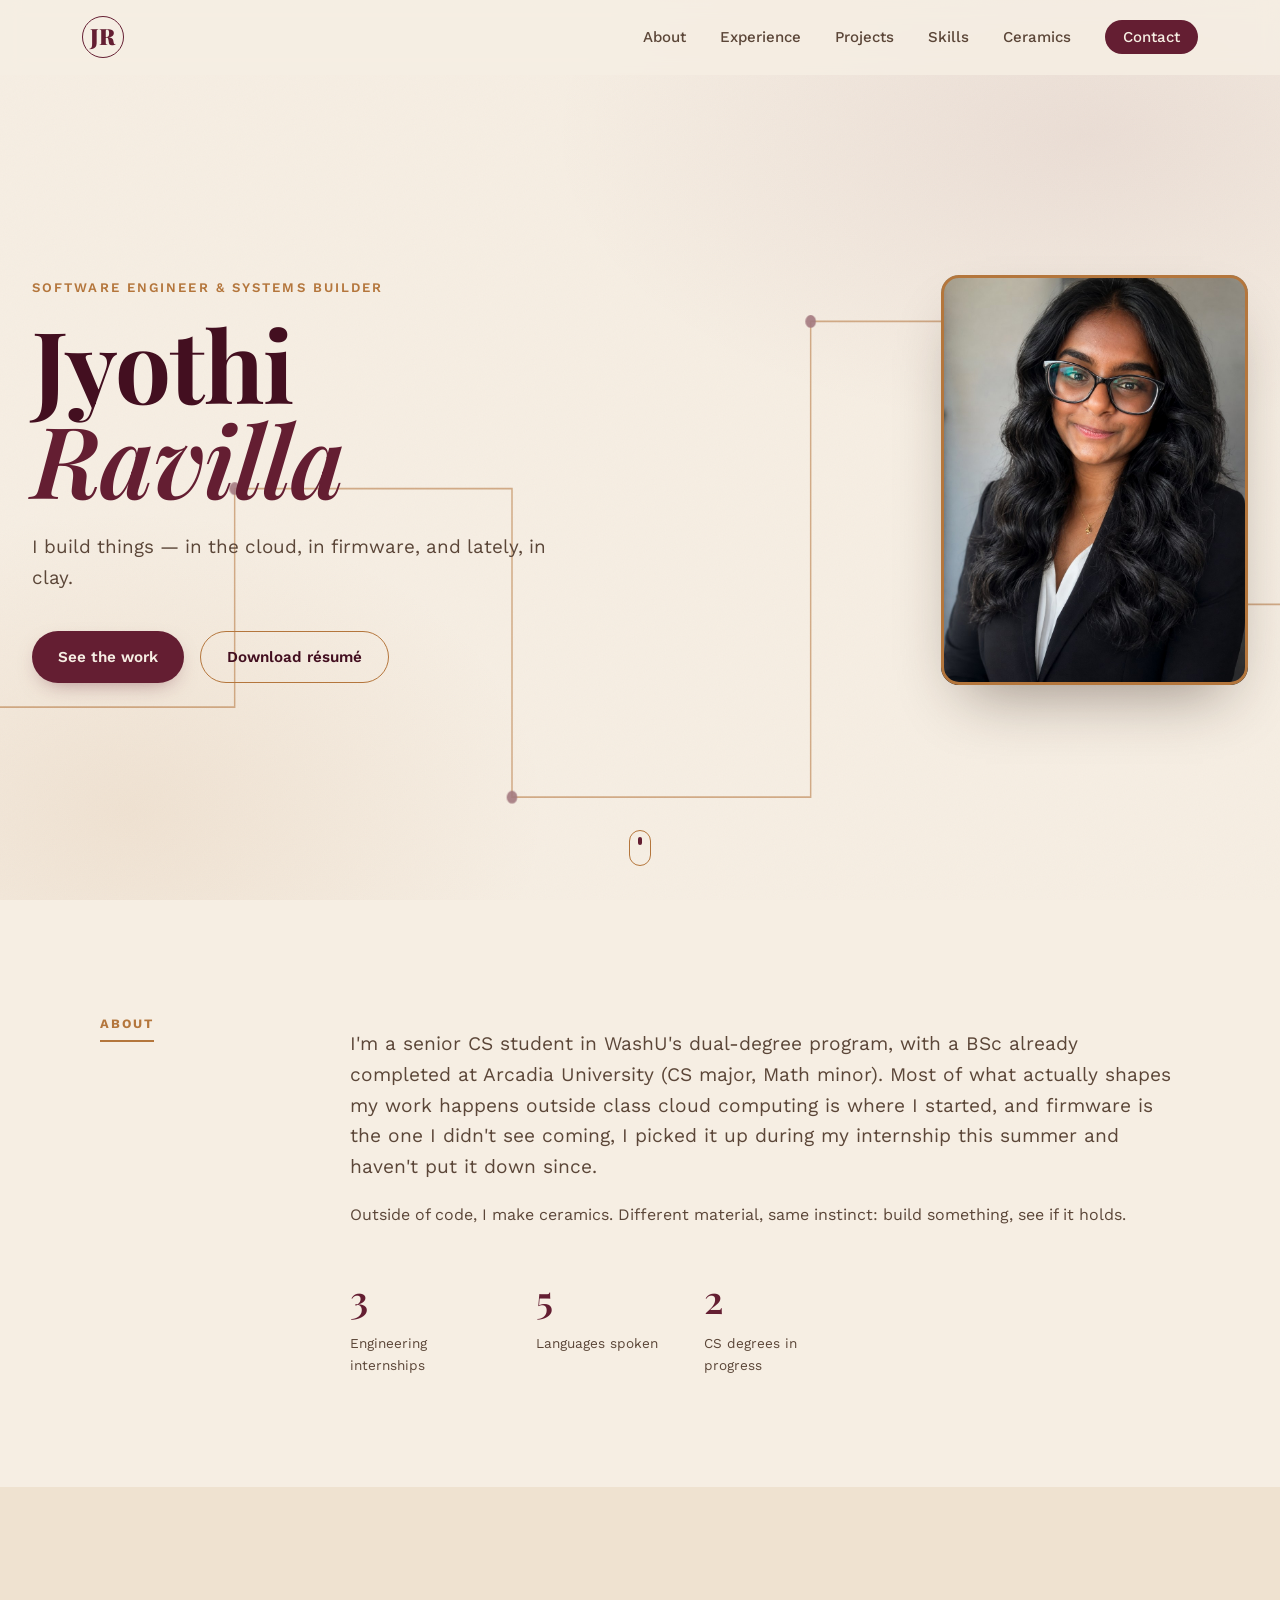
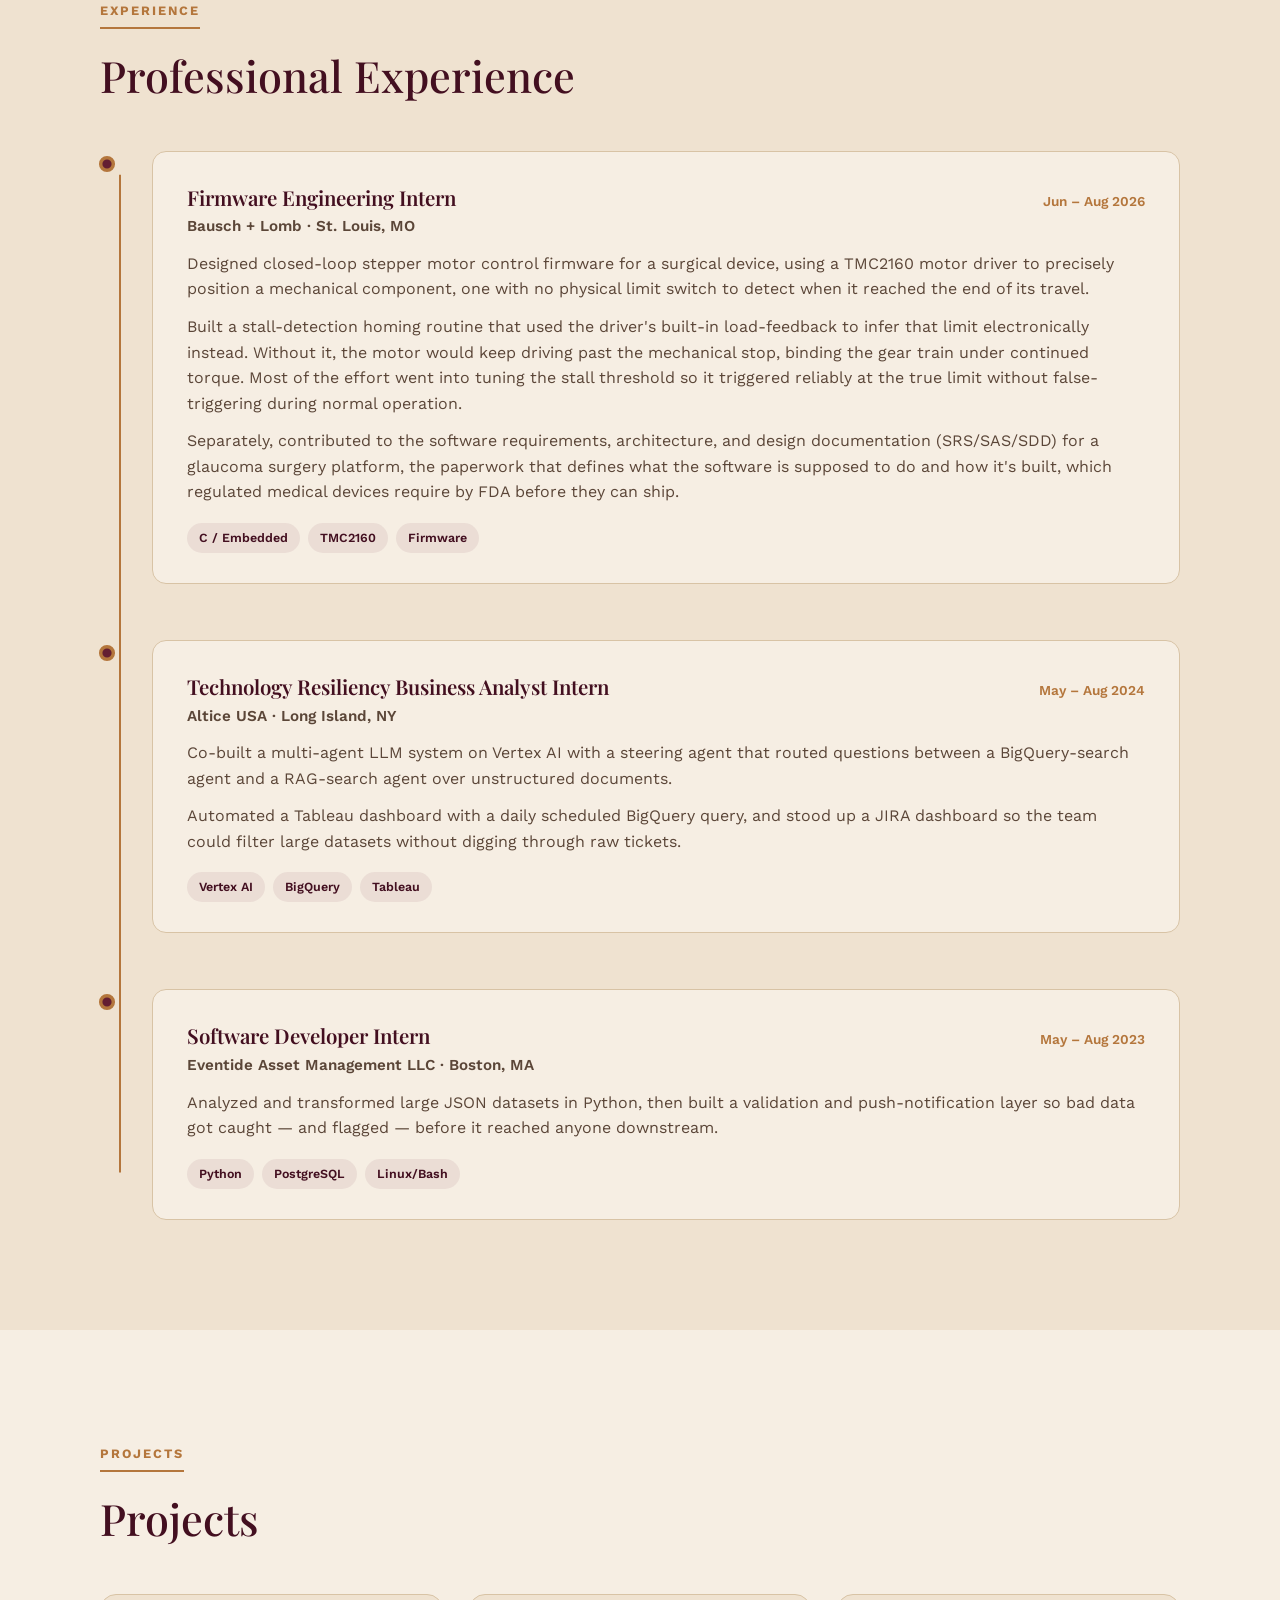
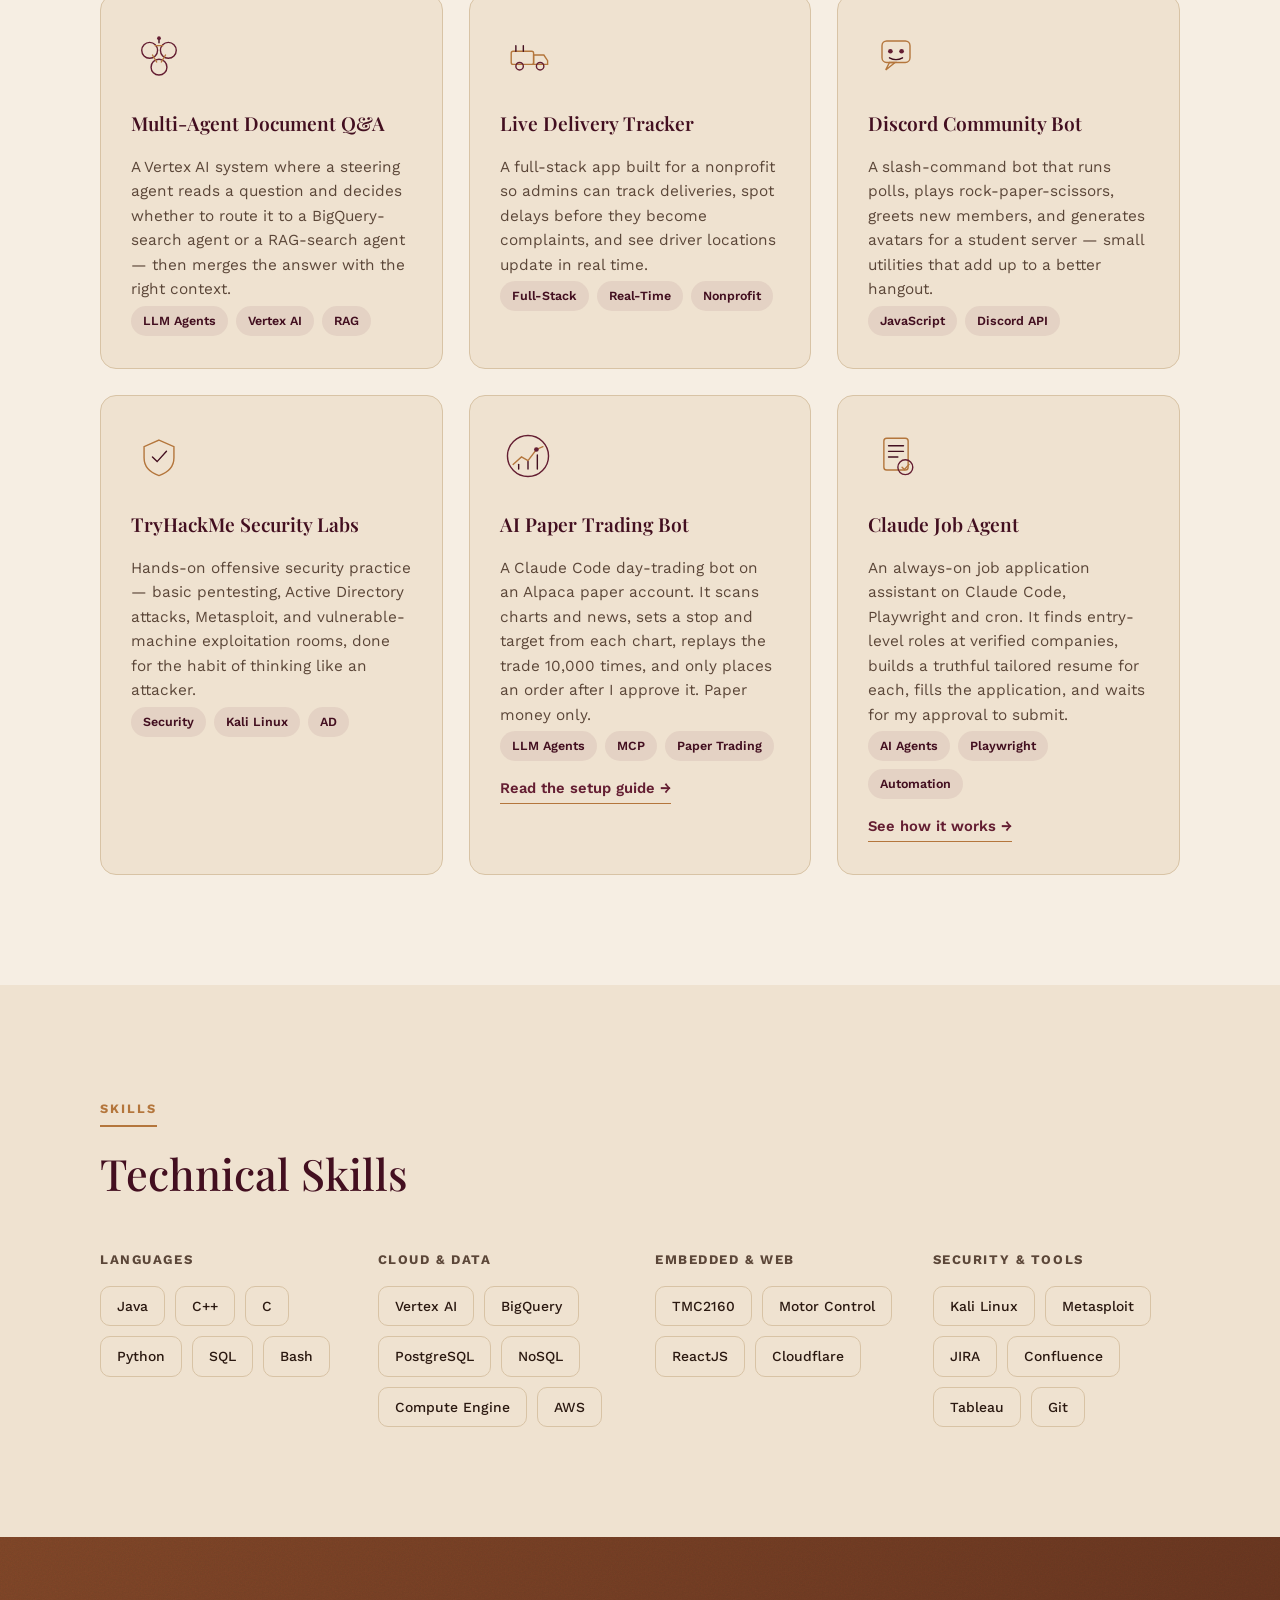
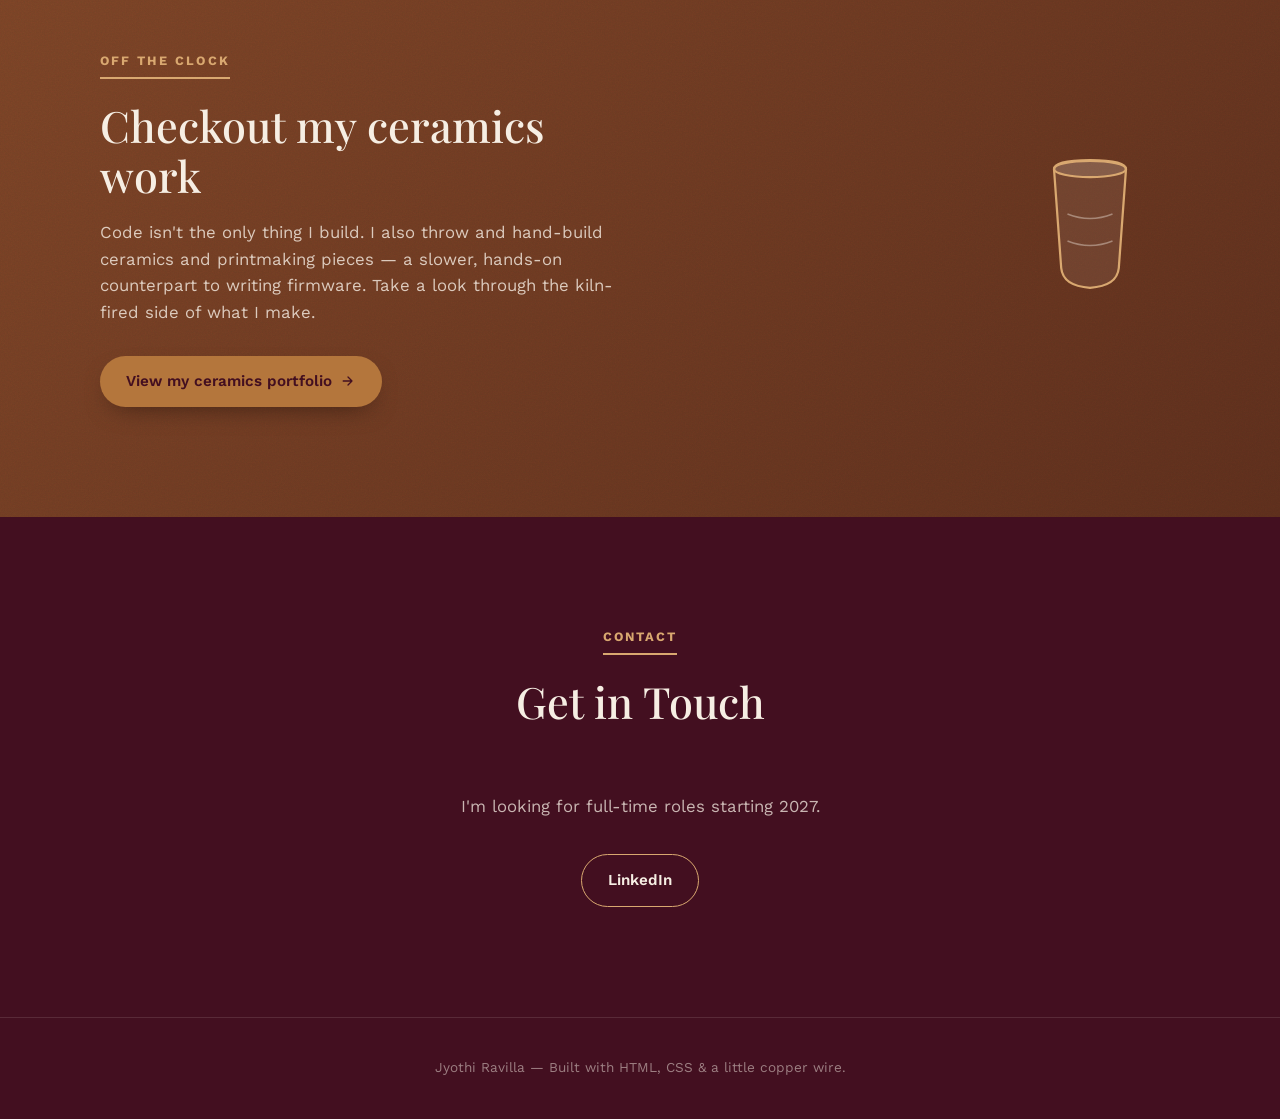
==== index.html @ 430e0bb9 "added more projects" ====
<!DOCTYPE html>
<html lang="en">

<head>
    <meta charset="UTF-8">
    <meta name="viewport" content="width=device-width, initial-scale=1.0">
    <title>Jyothi Ravilla — Portfolio</title>
    <link rel="preconnect" href="https://fonts.googleapis.com">
    <link rel="preconnect" href="https://fonts.gstatic.com" crossorigin>
    <link
        href="https://fonts.googleapis.com/css2?family=Playfair+Display:ital,wght@0,400;0,600;0,700;0,900;1,500;1,600&family=Work+Sans:wght@400;500;600;700&display=swap"
        rel="stylesheet">
    <link rel="stylesheet" href="style.css">
</head>

<body>

    <div class="grain"></div>

    <!-- NAV -->
    <nav id="nav">
        <div class="nav-inner">
            <a href="#top" class="nav-mark">JR</a>
            <ul class="nav-links">
                <li><a href="#about">About</a></li>
                <li><a href="#experience">Experience</a></li>
                <li><a href="#projects">Projects</a></li>
                <li><a href="#skills">Skills</a></li>
                <li><a href="#ceramics">Ceramics</a></li>
                <li><a href="#contact" class="nav-cta">Contact</a></li>
            </ul>
            <button class="nav-toggle" id="navToggle" aria-label="Toggle menu">
                <span></span><span></span><span></span>
            </button>
        </div>
    </nav>

    <!-- HERO -->
    <header id="top" class="hero">
        <svg class="hero-trace" viewBox="0 0 1200 700" preserveAspectRatio="none" aria-hidden="true">
            <path id="heroPath"
                d="M -50 550 L 220 550 L 220 380 L 480 380 L 480 620 L 760 620 L 760 250 L 1020 250 L 1020 470 L 1300 470" />
            <circle class="node" cx="220" cy="380" r="5"></circle>
            <circle class="node" cx="480" cy="620" r="5"></circle>
            <circle class="node" cx="760" cy="250" r="5"></circle>
            <circle class="node" cx="1020" cy="470" r="5"></circle>
        </svg>

        <div class="hero-content">
            <p class="eyebrow reveal">Software Engineer &amp; Systems Builder</p>
            <h1 class="hero-name reveal">Jyothi<br><em>Ravilla</em></h1>
            <p class="hero-tagline reveal">
                I build things — in the cloud, in firmware, and lately, in clay.
            <div class="hero-actions reveal">
                <a href="#projects" class="btn btn-primary">See the work</a>
                <a href="assets/Jyothi_Ravilla_Resume.pdf" class="btn btn-ghost"
                    download="Jyothi_Ravilla_Resume.pdf">Download résumé</a>
            </div>
        </div>

        <div class="hero-portrait reveal">
            <div class="portrait-frame">
                <img src="assets/jyothi-headshot.jpg" alt="Portrait of Jyothi Ravilla">
            </div>
        </div>

        <div class="scroll-cue" aria-hidden="true"><span></span></div>
    </header>

    <main>

        <!-- ABOUT -->
        <section id="about" class="section">
            <div class="section-inner about-grid">
                <div class="about-label reveal">
                    <span class="tag-eyebrow">About</span>
                </div>
                <div class="about-body reveal">
                    <p class="lede">
                        I'm a senior CS student in WashU's dual-degree program, with a BSc already completed at Arcadia
                        University (CS major, Math minor). Most of what actually shapes my work happens outside class
                        cloud computing is where I started, and firmware is the one I didn't see coming, I picked it up
                        during my internship this summer and haven't put it down since.
                    </p>
                    <p>
                        Outside of code, I make ceramics. Different material, same instinct: build something, see if it
                        holds.</p>

                    <div class="about-stats">
                        <div class="stat">
                            <span class="stat-num">3</span>
                            <span class="stat-label">Engineering internships</span>
                        </div>
                        <div class="stat">
                            <span class="stat-num">5</span>
                            <span class="stat-label">Languages spoken</span>
                        </div>
                        <div class="stat">
                            <span class="stat-num">2</span>
                            <span class="stat-label">CS degrees in progress</span>
                        </div>
                    </div>
                </div>
            </div>
        </section>

        <!-- EXPERIENCE -->
        <section id="experience" class="section section-alt">
            <div class="section-inner">
                <span class="tag-eyebrow reveal">Experience</span>
                <h2 class="section-title reveal">Professional Experience</h2>

                <div class="timeline">
                    <svg class="timeline-trace" id="timelineTrace" viewBox="0 0 40 900" preserveAspectRatio="none"
                        aria-hidden="true">
                        <path id="timelinePath" d="M 20 20 L 20 300 L 20 300 L 20 580 L 20 580 L 20 860" />
                    </svg>

                    <article class="tl-item reveal">
                        <div class="tl-node"></div>
                        <div class="tl-card">
                            <div class="tl-head">
                                <h3>Firmware Engineering Intern</h3>
                                <span class="tl-date">Jun – Aug 2026</span>
                            </div>
                            <p class="tl-org">Bausch + Lomb · St. Louis, MO</p>
                            <p>
                                Designed closed-loop stepper motor control firmware for a surgical device, using a
                                TMC2160 motor driver to precisely position a mechanical component, one with no
                                physical limit switch to detect when it reached the end of its travel.
                            </p>
                            <p>
                                Built a stall-detection homing routine that used the driver's built-in load-feedback
                                to infer that limit electronically instead. Without it, the motor would
                                keep driving past the mechanical stop, binding the gear train under continued torque.
                                Most of the effort went into tuning the stall threshold so it triggered reliably at the
                                true limit without false-triggering during normal operation.
                            </p>
                            <p>
                                Separately, contributed to the software requirements, architecture, and design
                                documentation (SRS/SAS/SDD) for a glaucoma surgery platform, the paperwork that defines
                                what the software is supposed to do and how it's built, which regulated medical devices
                                require by FDA before they can ship.
                            </p>
                            <div class="tl-tags">
                                <span>C / Embedded</span><span>TMC2160</span><span>Firmware</span>
                            </div>
                        </div>
                    </article>

                    <article class="tl-item reveal">
                        <div class="tl-node"></div>
                        <div class="tl-card">
                            <div class="tl-head">
                                <h3>Technology Resiliency Business Analyst Intern</h3>
                                <span class="tl-date">May – Aug 2024</span>
                            </div>
                            <p class="tl-org">Altice USA · Long Island, NY</p>
                            <p>
                                Co-built a multi-agent LLM system on Vertex AI with a steering
                                agent that routed questions between a BigQuery-search agent and
                                a RAG-search agent over unstructured documents.
                            </p>
                            <p>
                                Automated a Tableau dashboard with a daily scheduled BigQuery
                                query, and stood up a JIRA dashboard so the team could filter
                                large datasets without digging through raw tickets.
                            </p>
                            <div class="tl-tags">
                                <span>Vertex AI</span><span>BigQuery</span><span>Tableau</span>
                            </div>
                        </div>
                    </article>

                    <article class="tl-item reveal">
                        <div class="tl-node"></div>
                        <div class="tl-card">
                            <div class="tl-head">
                                <h3>Software Developer Intern</h3>
                                <span class="tl-date">May – Aug 2023</span>
                            </div>
                            <p class="tl-org">Eventide Asset Management LLC · Boston, MA</p>
                            <p>
                                Analyzed and transformed large JSON datasets in Python, then
                                built a validation and push-notification layer so bad data got
                                caught — and flagged — before it reached anyone downstream.
                            </p>
                            <div class="tl-tags">
                                <span>Python</span><span>PostgreSQL</span><span>Linux/Bash</span>
                            </div>
                        </div>
                    </article>
                </div>
            </div>
        </section>

        <!-- PROJECTS -->
        <section id="projects" class="section">
            <div class="section-inner">
                <span class="tag-eyebrow reveal">Projects</span>
                <h2 class="section-title reveal">Projects</h2>

                <div class="project-grid">

                    <article class="project-card reveal">
                        <div class="project-visual">
                            <svg viewBox="0 0 120 120" class="proj-icon" aria-hidden="true">
                                <circle cx="40" cy="50" r="17" class="icon-ring" />
                                <circle cx="80" cy="50" r="17" class="icon-ring" />
                                <circle cx="60" cy="86" r="17" class="icon-ring" />
                                <line x1="52" y1="40" x2="68" y2="40" class="icon-stroke" />
                                <line x1="46" y1="60" x2="55" y2="75" class="icon-stroke" />
                                <line x1="74" y1="60" x2="65" y2="75" class="icon-stroke" />
                                <circle cx="60" cy="24" r="4" class="icon-hub" />
                                <line x1="60" y1="28" x2="60" y2="34" class="icon-needle" />
                            </svg>
                        </div>
                        <div class="project-body">
                            <h3>Multi-Agent Document Q&amp;A</h3>
                            <p class="project-blurb">
                                A Vertex AI system where a steering agent reads a question and
                                decides whether to route it to a BigQuery-search agent or a
                                RAG-search agent — then merges the answer with the right context.
                            </p>
                            <div class="project-reveal">
                                <p><strong>Stack:</strong> Vertex AI, BigQuery, RAG pipelines</p>
                                <p>
                                    <strong>Challenge:</strong> keeping routing accurate across
                                    unstructured Word documents with inconsistent formatting.
                                </p>
                            </div>
                            <div class="tl-tags"><span>LLM Agents</span><span>Vertex AI</span><span>RAG</span></div>
                        </div>
                    </article>

                    <article class="project-card reveal">
                        <div class="project-visual">
                            <svg viewBox="0 0 120 120" class="proj-icon" aria-hidden="true">
                                <rect x="24" y="52" width="48" height="28" rx="4" class="icon-stroke" />
                                <path d="M72 60 H94 L102 72 V80 H72 Z" class="icon-stroke" />
                                <circle cx="42" cy="84" r="8" class="icon-ring" />
                                <circle cx="86" cy="84" r="8" class="icon-ring" />
                                <line x1="34" y1="52" x2="34" y2="40" class="icon-needle" />
                                <line x1="50" y1="52" x2="50" y2="40" class="icon-needle" />
                            </svg>
                        </div>
                        <div class="project-body">
                            <h3>Live Delivery Tracker</h3>
                            <p class="project-blurb">
                                A full-stack app built for a nonprofit so admins can track
                                deliveries, spot delays before they become complaints, and see
                                driver locations update in real time.
                            </p>
                            <div class="project-reveal">
                                <p>
                                    <strong>Focus:</strong> real-time location updates, delay
                                    detection, accountability reporting.
                                </p>
                            </div>
                            <div class="tl-tags"><span>Full-Stack</span><span>Real-Time</span><span>Nonprofit</span>
                            </div>
                        </div>
                    </article>

                    <article class="project-card reveal">
                        <div class="project-visual">
                            <svg viewBox="0 0 120 120" class="proj-icon" aria-hidden="true">
                                <rect x="30" y="30" width="60" height="46" rx="10" class="icon-stroke" />
                                <path d="M46 76 L38 92 L58 76 Z" class="icon-stroke" />
                                <circle cx="48" cy="52" r="5" class="icon-hub" />
                                <circle cx="72" cy="52" r="5" class="icon-hub" />
                                <path d="M46 66 Q60 74 74 66" class="icon-needle" />
                            </svg>
                        </div>
                        <div class="project-body">
                            <h3>Discord Community Bot</h3>
                            <p class="project-blurb">
                                A slash-command bot that runs polls, plays rock-paper-scissors,
                                greets new members, and generates avatars for a student server —
                                small utilities that add up to a better hangout.
                            </p>
                            <div class="project-reveal">
                                <p>
                                    <strong>Stack:</strong> Discord.js, slash commands, image
                                    generation
                                </p>
                            </div>
                            <div class="tl-tags"><span>JavaScript</span><span>Discord API</span></div>
                        </div>
                    </article>

                    <article class="project-card reveal">
                        <div class="project-visual">
                            <svg viewBox="0 0 120 120" class="proj-icon" aria-hidden="true">
                                <path d="M60 26 L92 40 V64 C92 84 78 96 60 102 C42 96 28 84 28 64 V40 Z"
                                    class="icon-stroke" />
                                <path d="M46 62 L56 72 L76 50" class="icon-needle" />
                            </svg>
                        </div>
                        <div class="project-body">
                            <h3>TryHackMe Security Labs</h3>
                            <p class="project-blurb">
                                Hands-on offensive security practice — basic pentesting, Active
                                Directory attacks, Metasploit, and vulnerable-machine exploitation
                                rooms, done for the habit of thinking like an attacker.
                            </p>
                            <div class="project-reveal">
                                <p>
                                    <strong>Covers:</strong> Active Directory, Metasploit,
                                    network sniffing/spoofing, phishing simulation.
                                </p>
                            </div>
                            <div class="tl-tags"><span>Security</span><span>Kali Linux</span><span>AD</span></div>
                        </div>
                    </article>

                    <article class="project-card project-card-link reveal">
                        <div class="project-visual">
                            <svg viewBox="0 0 120 120" class="proj-icon" aria-hidden="true">
                                <circle cx="60" cy="60" r="44" class="icon-ring" />
                                <path d="M28 78 L46 62 L60 70 L78 46 L92 40" class="icon-stroke" />
                                <circle cx="78" cy="46" r="5" class="icon-hub" />
                                <line x1="40" y1="88" x2="40" y2="78" class="icon-needle" />
                                <line x1="60" y1="88" x2="60" y2="72" class="icon-needle" />
                                <line x1="80" y1="88" x2="80" y2="58" class="icon-needle" />
                            </svg>
                        </div>
                        <div class="project-body">
                            <h3><a href="trading-bot/index.html" class="card-link">AI Paper Trading Bot</a></h3>
                            <p class="project-blurb">
                                A Claude Code day-trading bot on an Alpaca paper account. It scans charts
                                and news, sets a stop and target from each chart, replays the trade 10,000
                                times, and only places an order after I approve it. Paper money only.
                            </p>
                            <div class="project-reveal">
                                <p><strong>Stack:</strong> Claude Code, Alpaca MCP server, Python day-trader skills</p>
                                <p>
                                    <strong>Guardrails:</strong> paper account check, kill switch,
                                    3 orders a day, every order needs my approval.
                                </p>
                            </div>
                            <div class="tl-tags"><span>LLM Agents</span><span>MCP</span><span>Paper Trading</span></div>
                            <span class="card-cta" aria-hidden="true">Read the setup guide &rarr;</span>
                        </div>
                    </article>

                    <article class="project-card project-card-link reveal">
                        <div class="project-visual">
                            <svg viewBox="0 0 120 120" class="proj-icon" aria-hidden="true">
                                <rect x="34" y="22" width="52" height="68" rx="6" class="icon-stroke" />
                                <line x1="44" y1="38" x2="76" y2="38" class="icon-needle" />
                                <line x1="44" y1="50" x2="76" y2="50" class="icon-needle" />
                                <line x1="44" y1="62" x2="64" y2="62" class="icon-needle" />
                                <circle cx="80" cy="84" r="16" class="icon-ring" />
                                <path d="M73 84 L78 89 L88 78" class="icon-stroke" />
                            </svg>
                        </div>
                        <div class="project-body">
                            <h3><a href="job-agent/index.html" class="card-link">Claude Job Agent</a></h3>
                            <p class="project-blurb">
                                An always-on job application assistant on Claude Code, Playwright and cron.
                                It finds entry-level roles at verified companies, builds a truthful tailored
                                resume for each, fills the application, and waits for my approval to submit.
                            </p>
                            <div class="project-reveal">
                                <p><strong>Stack:</strong> Claude Code, Playwright, cron, Python, Linux VM</p>
                                <p>
                                    <strong>Guardrails:</strong> a script verifies every resume line against a locked
                                    master, review mode by default, read-only mailbox helper.
                                </p>
                            </div>
                            <div class="tl-tags"><span>AI Agents</span><span>Playwright</span><span>Automation</span></div>
                            <span class="card-cta" aria-hidden="true">See how it works &rarr;</span>
                        </div>
                    </article>

                </div>
            </div>
        </section>

        <!-- SKILLS -->
        <section id="skills" class="section section-alt">
            <div class="section-inner">
                <span class="tag-eyebrow reveal">Skills</span>
                <h2 class="section-title reveal">Technical Skills</h2>

                <div class="skills-grid">
                    <div class="skill-group reveal">
                        <h4>Languages</h4>
                        <div class="chip-row">
                            <span class="chip">Java</span><span class="chip">C++</span><span class="chip">C</span>
                            <span class="chip">Python</span><span class="chip">SQL</span><span class="chip">Bash</span>
                        </div>
                    </div>
                    <div class="skill-group reveal">
                        <h4>Cloud &amp; Data</h4>
                        <div class="chip-row">
                            <span class="chip">Vertex AI</span><span class="chip">BigQuery</span>
                            <span class="chip">PostgreSQL</span><span class="chip">NoSQL</span>
                            <span class="chip">Compute Engine</span><span class="chip">AWS</span>
                        </div>
                    </div>
                    <div class="skill-group reveal">
                        <h4>Embedded &amp; Web</h4>
                        <div class="chip-row">
                            <span class="chip">TMC2160</span><span class="chip">Motor Control</span>
                            <span class="chip">ReactJS</span><span class="chip">Cloudflare</span>
                        </div>
                    </div>
                    <div class="skill-group reveal">
                        <h4>Security &amp; Tools</h4>
                        <div class="chip-row">
                            <span class="chip">Kali Linux</span><span class="chip">Metasploit</span>
                            <span class="chip">JIRA</span><span class="chip">Confluence</span>
                            <span class="chip">Tableau</span><span class="chip">Git</span>
                        </div>
                    </div>
                </div>
            </div>
        </section>

        <!-- CERAMICS -->
        <section id="ceramics" class="section ceramics-section">
            <div class="ceramics-texture" aria-hidden="true"></div>
            <div class="section-inner ceramics-inner">
                <div class="ceramics-copy reveal">
                    <span class="tag-eyebrow">Off the clock</span>
                    <h2 class="section-title">Checkout my ceramics work</h2>
                    <p>
                        Code isn't the only thing I build. I also throw and hand-build
                        ceramics and printmaking pieces — a slower, hands-on counterpart
                        to writing firmware. Take a look through the kiln-fired side of
                        what I make.
                    </p>
                    <a href="ceramics/index.html" class="btn btn-primary ceramics-btn" target="_blank" rel="noopener">
                        View my ceramics portfolio
                        <svg viewBox="0 0 20 20" class="btn-arrow" aria-hidden="true">
                            <path d="M4 10h11M10 5l5 5-5 5" stroke="currentColor" stroke-width="1.6" fill="none"
                                stroke-linecap="round" stroke-linejoin="round" />
                        </svg>
                    </a>
                </div>
                <div class="ceramics-visual reveal" aria-hidden="true">
                    <svg viewBox="0 0 200 200" class="ceramics-icon">
                        <path d="M60 40 Q60 30 100 30 Q140 30 140 40 L132 150 Q130 170 100 172 Q70 170 68 150 Z"
                            class="pot-body" />
                        <ellipse cx="100" cy="40" rx="40" ry="9" class="pot-rim" />
                        <path d="M75 90 Q100 100 125 90" class="pot-band" />
                        <path d="M75 120 Q100 130 125 120" class="pot-band" />
                    </svg>
                </div>
            </div>
        </section>

        <!-- CONTACT -->
        <section id="contact" class="section contact-section">
            <div class="section-inner contact-inner">
                <span class="tag-eyebrow reveal">Contact</span>
                <h2 class="section-title reveal">Get in Touch</h2>
                <p class="contact-lede reveal">
                    I'm looking for full-time roles
                    starting 2027.
                </p>
                <div class="contact-row reveal">
                    <a href="https://www.linkedin.com/in/jyothi-ravilla-0945ab25a/" class="btn btn-ghost"
                        target="_blank" rel="noopener">LinkedIn</a>
                </div>
            </div>
        </section>

    </main>

    <footer class="site-footer">
        <p>Jyothi Ravilla — Built with HTML, CSS &amp; a little copper wire.</p>
    </footer>

    <script src="script.js"></script>
</body>

</html>
---- style.css ----
/* ============================================
   TOKENS
   ============================================ */
:root {
    --paper: #F6EEE3;
    --paper-alt: #EFE2D0;
    --ink: #2A1810;
    --ink-soft: #5B4638;
    --wine: #641E32;
    --wine-deep: #430F20;
    --copper: #B4763C;
    --copper-light: #D9A870;
    --tan-line: #D8C3A5;
    --font-display: "Playfair Display", "Georgia", serif;
    --font-body: "Work Sans", sans-serif;
    --ease: cubic-bezier(.22,.9,.32,1);
}

* {
    box-sizing: border-box;
}

html {
    scroll-behavior: smooth;
}

body {
    margin: 0;
    background: var(--paper);
    color: var(--ink);
    font-family: var(--font-body);
    font-size: 16px;
    line-height: 1.6;
    overflow-x: hidden;
}

@media (prefers-reduced-motion: reduce) {
    html {
        scroll-behavior: auto;
    }

    * {
        animation-duration: 0.01ms !important;
        animation-iteration-count: 1 !important;
        transition-duration: 0.01ms !important;
    }
}

/* subtle paper grain overlay */
.grain {
    position: fixed;
    inset: 0;
    pointer-events: none;
    z-index: 1;
    opacity: .035;
    mix-blend-mode: multiply;
    background-image: url("data:image/svg+xml,%3Csvg xmlns='http://www.w3.org/2000/svg' width='120' height='120'%3E%3Cfilter id='n'%3E%3CfeTurbulence type='fractalNoise' baseFrequency='0.9' numOctaves='2' stitchTiles='stitch'/%3E%3C/filter%3E%3Crect width='100%25' height='100%25' filter='url(%23n)'/%3E%3C/svg%3E");
}

a {
    color: inherit;
    text-decoration: none;
}

h1, h2, h3, h4 {
    font-family: var(--font-display);
    margin: 0;
    color: var(--wine-deep);
}

::selection {
    background: var(--wine);
    color: var(--paper);
}

/* focus visibility */
a:focus-visible, button:focus-visible {
    outline: 2px solid var(--copper);
    outline-offset: 3px;
}

/* ============================================
   NAV
   ============================================ */
#nav {
    position: fixed;
    top: 0;
    left: 0;
    right: 0;
    z-index: 50;
    background: rgba(246,238,227,0.82);
    backdrop-filter: blur(10px);
    border-bottom: 1px solid transparent;
    transition: border-color .3s var(--ease), box-shadow .3s var(--ease);
}

    #nav.scrolled {
        border-bottom-color: var(--tan-line);
        box-shadow: 0 6px 24px -18px rgba(42,24,16,.4);
    }

.nav-inner {
    max-width: 1180px;
    margin: 0 auto;
    padding: 16px 32px;
    display: flex;
    align-items: center;
    justify-content: space-between;
}

.nav-mark {
    font-family: var(--font-display);
    font-weight: 900;
    font-size: 1.4rem;
    color: var(--wine);
    letter-spacing: 0.02em;
    border: 1.5px solid var(--wine);
    border-radius: 50%;
    width: 42px;
    height: 42px;
    display: flex;
    align-items: center;
    justify-content: center;
    transition: background .25s var(--ease), color .25s var(--ease), transform .25s var(--ease);
}

    .nav-mark:hover {
        background: var(--wine);
        color: var(--paper);
        transform: rotate(-8deg);
    }

.nav-links {
    list-style: none;
    display: flex;
    gap: 34px;
    margin: 0;
    padding: 0;
    font-size: 0.94rem;
    font-weight: 500;
    color: var(--ink-soft);
}

    .nav-links a {
        position: relative;
        padding: 4px 0;
    }

        .nav-links a::after {
            content: "";
            position: absolute;
            left: 0;
            right: 0;
            bottom: -2px;
            height: 2px;
            background: var(--copper);
            transform: scaleX(0);
            transform-origin: right;
            transition: transform .32s var(--ease);
        }

        .nav-links a:hover::after, .nav-links a:focus-visible::after {
            transform: scaleX(1);
            transform-origin: left;
        }

        .nav-links a:hover {
            color: var(--wine);
        }

.nav-cta {
    background: var(--wine);
    color: var(--paper) !important;
    padding: 8px 18px !important;
    border-radius: 999px;
}

    .nav-cta::after {
        display: none;
    }

    .nav-cta:hover {
        background: var(--wine-deep);
    }

.nav-toggle {
    display: none;
    background: none;
    border: none;
    cursor: pointer;
    padding: 6px;
}

    .nav-toggle span {
        display: block;
        width: 24px;
        height: 2px;
        background: var(--wine);
        margin: 5px 0;
        transition: transform .25s var(--ease), opacity .25s var(--ease);
    }

/* ============================================
   HERO
   ============================================ */
.hero {
    position: relative;
    min-height: 100vh;
    display: flex;
    align-items: center;
    padding: 140px 32px 80px;
    overflow: hidden;
    background: radial-gradient(ellipse 900px 500px at 85% 15%, rgba(100,30,50,0.08), transparent 60%), radial-gradient(ellipse 700px 500px at 10% 90%, rgba(180,118,60,0.10), transparent 60%);
}

    .hero .hero-content,
    .hero .hero-portrait {
        position: relative;
        z-index: 2;
    }

.hero {
    display: flex;
    gap: 60px;
    align-items: center;
    justify-content: space-between;
}

.hero-trace {
    position: absolute;
    inset: 0;
    width: 100%;
    height: 100%;
    z-index: 0;
    opacity: .55;
}

    .hero-trace path {
        fill: none;
        stroke: var(--copper);
        stroke-width: 1.4;
        stroke-dasharray: 3000;
        stroke-dashoffset: 3000;
        animation: draw 3.2s var(--ease) 0.3s forwards;
    }

    .hero-trace .node {
        fill: var(--wine);
        opacity: 0;
        animation: nodeIn .5s ease 2.2s forwards;
    }

        .hero-trace .node:nth-of-type(3) {
            animation-delay: 2.5s;
        }

        .hero-trace .node:nth-of-type(4) {
            animation-delay: 2.8s;
        }

        .hero-trace .node:nth-of-type(5) {
            animation-delay: 3.1s;
        }

@keyframes draw {
    to {
        stroke-dashoffset: 0;
    }
}

@keyframes nodeIn {
    to {
        opacity: .9;
    }
}

.hero-content {
    position: relative;
    z-index: 2;
    max-width: 600px;
    flex: 1 1 480px;
}

.eyebrow {
    font-size: .82rem;
    text-transform: uppercase;
    letter-spacing: .16em;
    color: var(--copper);
    font-weight: 600;
    margin: 0 0 18px;
}

.hero-name {
    font-size: clamp(3rem, 9vw, 6.2rem);
    line-height: .96;
    font-weight: 700;
    letter-spacing: -0.01em;
    color: var(--wine-deep);
}

    .hero-name em {
        font-style: italic;
        font-weight: 600;
        color: var(--wine);
    }

.hero-tagline {
    margin-top: 26px;
    font-size: 1.18rem;
    color: var(--ink-soft);
    max-width: 560px;
    font-weight: 400;
}

.hero-actions {
    margin-top: 38px;
    display: flex;
    gap: 16px;
    flex-wrap: wrap;
}

.btn {
    display: inline-flex;
    align-items: center;
    gap: 8px;
    padding: 13px 26px;
    border-radius: 999px;
    font-weight: 600;
    font-size: .95rem;
    transition: transform .25s var(--ease), box-shadow .25s var(--ease), background .25s var(--ease), color .25s var(--ease);
}

.btn-primary {
    background: var(--wine);
    color: var(--paper);
    box-shadow: 0 8px 22px -10px rgba(100,30,50,.55);
}

    .btn-primary:hover {
        background: var(--wine-deep);
        transform: translateY(-3px);
        box-shadow: 0 14px 28px -12px rgba(100,30,50,.6);
    }

.btn-ghost {
    border: 1.5px solid var(--copper);
    color: var(--wine-deep);
}

    .btn-ghost:hover {
        background: var(--copper);
        color: var(--paper);
        transform: translateY(-3px);
    }

.scroll-cue {
    position: absolute;
    bottom: 34px;
    left: 50%;
    transform: translateX(-50%);
    width: 22px;
    height: 36px;
    border: 1.5px solid var(--copper);
    border-radius: 20px;
    z-index: 2;
}

    .scroll-cue span {
        position: absolute;
        top: 6px;
        left: 50%;
        width: 4px;
        height: 8px;
        margin-left: -2px;
        background: var(--wine);
        border-radius: 2px;
        animation: cueMove 1.8s ease-in-out infinite;
    }

@keyframes cueMove {
    0%,100% {
        top: 6px;
        opacity: 1;
    }

    60% {
        top: 18px;
        opacity: 0;
    }
}

/* ===== Hero portrait ===== */
.hero-portrait {
    flex: 0 0 auto;
    display: flex;
    justify-content: center;
    transform: translateX(-70px);
}

.portrait-frame {
    position: relative;
    width: clamp(220px, 24vw, 340px);
    aspect-ratio: 3 / 4;
    border-radius: 18px;
    overflow: hidden;
    transform: rotate(0deg);
    box-shadow: 0 30px 60px -24px rgba(42,24,16,.45);
    transition: transform .45s var(--ease), box-shadow .45s var(--ease);
}

    .portrait-frame::before {
        content: "";
        position: absolute;
        inset: 0;
        border: 3px solid var(--copper);
        border-radius: 18px;
        z-index: 2;
        pointer-events: none;
        transition: border-color .45s var(--ease);
    }

    .portrait-frame::after {
        content: "";
        position: absolute;
        top: 14px;
        left: 14px;
        right: -14px;
        bottom: -14px;
        border: 1.5px solid var(--wine);
        border-radius: 18px;
        z-index: 0;
        transition: transform .45s var(--ease), opacity .45s var(--ease);
    }

    .portrait-frame img {
        position: relative;
        z-index: 1;
        width: 100%;
        height: 100%;
        object-fit: cover;
        filter: saturate(1.02) contrast(1.02);
        display: block;
        transition: transform .6s var(--ease), filter .6s var(--ease);
    }

.hero-portrait:hover .portrait-frame {
    transform: rotate(-1.5deg) scale(1.035);
    box-shadow: 0 34px 64px -22px rgba(42,24,16,.4), 0 0 0 10px rgba(180,118,60,.16);
}

    .hero-portrait:hover .portrait-frame::before {
        border-color: var(--wine);
    }

    .hero-portrait:hover .portrait-frame::after {
        transform: translate(4px, 4px);
        opacity: .7;
    }

    .hero-portrait:hover .portrait-frame img {
        transform: scale(1.08);
        filter: saturate(1.12) contrast(1.05);
    }

/* ============================================
   SECTIONS (shared)
   ============================================ */
.section {
    padding: 110px 32px;
    position: relative;
}

.section-alt {
    background: var(--paper-alt);
}

.section-inner {
    max-width: 1080px;
    margin: 0 auto;
}

.tag-eyebrow {
    display: inline-block;
    font-size: .8rem;
    text-transform: uppercase;
    letter-spacing: .16em;
    font-weight: 700;
    color: var(--copper);
    padding-bottom: 6px;
    border-bottom: 2px solid var(--copper);
    margin-bottom: 22px;
}

.section-title {
    font-size: clamp(1.9rem, 3.4vw, 2.7rem);
    font-weight: 500;
    max-width: 680px;
    margin-bottom: 50px;
    line-height: 1.15;
}

/* reveal-on-scroll — only animate if JS confirms IntersectionObserver support,
   so content is never stuck invisible without JS or in older browsers */
.js-ready .reveal {
    opacity: 0;
    transform: translateY(28px);
    transition: opacity .8s var(--ease), transform .8s var(--ease);
}

    .js-ready .reveal.in-view {
        opacity: 1;
        transform: translateY(0);
    }

/* ============================================
   ABOUT
   ============================================ */
.about-grid {
    display: grid;
    grid-template-columns: 200px 1fr;
    gap: 50px;
}

.lede {
    font-size: 1.2rem;
    color: var(--ink);
}

.about-body p {
    color: var(--ink-soft);
}

.about-body strong {
    color: var(--wine);
}

.about-stats {
    display: flex;
    gap: 46px;
    margin-top: 40px;
    flex-wrap: wrap;
}

.stat {
    display: flex;
    flex-direction: column;
}

.stat-num {
    font-family: var(--font-display);
    font-size: 2.4rem;
    color: var(--wine);
    font-weight: 600;
}

.stat-label {
    font-size: .85rem;
    color: var(--ink-soft);
    margin-top: 4px;
    max-width: 140px;
}

/* ============================================
   EXPERIENCE TIMELINE
   ============================================ */
.timeline {
    position: relative;
    padding-left: 52px;
}

.timeline-trace {
    position: absolute;
    left: 0;
    top: 0;
    width: 40px;
    height: 100%;
}

.js-ready .timeline-trace path {
    fill: none;
    stroke: var(--copper);
    stroke-width: 2;
    stroke-dasharray: 1600;
    stroke-dashoffset: 1600;
    transition: stroke-dashoffset 1.4s var(--ease);
}

.timeline-trace path {
    fill: none;
    stroke: var(--copper);
    stroke-width: 2;
}

.js-ready .timeline-trace.in-view path {
    stroke-dashoffset: 0;
}

.tl-item {
    position: relative;
    margin-bottom: 56px;
}

    .tl-item:last-child {
        margin-bottom: 0;
    }

.tl-node {
    position: absolute;
    left: -52px;
    top: 6px;
    width: 14px;
    height: 14px;
    border-radius: 50%;
    background: var(--paper);
    border: 3px solid var(--copper);
    transition: background .3s var(--ease), transform .3s var(--ease);
}

.tl-item.in-view .tl-node {
    background: var(--wine);
    transform: scale(1.15);
}

.tl-card {
    background: var(--paper);
    border: 1px solid var(--tan-line);
    border-radius: 14px;
    padding: 30px 34px;
    transition: box-shadow .35s var(--ease), transform .35s var(--ease), border-color .35s var(--ease);
}

    .tl-card:hover {
        box-shadow: 0 22px 40px -24px rgba(42,24,16,.35);
        transform: translateY(-4px);
        border-color: var(--copper);
    }

.tl-head {
    display: flex;
    justify-content: space-between;
    align-items: baseline;
    gap: 16px;
    flex-wrap: wrap;
}

    .tl-head h3 {
        font-size: 1.28rem;
        font-weight: 600;
    }

.tl-date {
    font-size: .85rem;
    color: var(--copper);
    font-weight: 600;
    white-space: nowrap;
}

.tl-org {
    color: var(--wine);
    font-weight: 600;
    margin: 4px 0 14px;
    font-size: .95rem;
}

.tl-card p {
    color: var(--ink-soft);
    margin: 0 0 12px;
}

    .tl-card p:last-of-type {
        margin-bottom: 18px;
    }

.tl-tags {
    display: flex;
    gap: 8px;
    flex-wrap: wrap;
}

    .tl-tags span {
        font-size: .78rem;
        font-weight: 600;
        color: var(--wine-deep);
        background: rgba(100,30,50,0.08);
        padding: 5px 12px;
        border-radius: 999px;
    }

/* ============================================
   PROJECTS
   ============================================ */
.project-grid {
    display: grid;
    grid-template-columns: repeat(auto-fit, minmax(300px, 1fr));
    gap: 26px;
}

.project-card {
    background: var(--paper-alt);
    border: 1px solid var(--tan-line);
    border-radius: 16px;
    padding: 32px 30px;
    position: relative;
    overflow: hidden;
    transition: transform .4s var(--ease), box-shadow .4s var(--ease), border-color .4s var(--ease);
}

.section-alt .project-card {
    background: var(--paper);
}

.project-card::before {
    content: "";
    position: absolute;
    top: 0;
    left: 0;
    right: 0;
    height: 3px;
    background: linear-gradient(90deg, var(--copper), var(--wine));
    transform: scaleX(0);
    transform-origin: left;
    transition: transform .45s var(--ease);
}

.project-card:hover {
    transform: translateY(-6px);
    box-shadow: 0 26px 48px -26px rgba(42,24,16,.4);
    border-color: var(--copper);
}

    .project-card:hover::before {
        transform: scaleX(1);
    }

.project-visual {
    margin-bottom: 18px;
}

.proj-icon {
    width: 56px;
    height: 56px;
}

.icon-ring {
    fill: none;
    stroke: var(--wine);
    stroke-width: 3;
}

.icon-stroke {
    stroke: var(--copper);
    stroke-width: 3;
    fill: none;
    stroke-linecap: round;
}

.icon-hub {
    fill: var(--wine);
}

.icon-needle {
    stroke: var(--wine-deep);
    stroke-width: 3;
    stroke-linecap: round;
    fill: none;
}

.project-card:hover .proj-icon {
    animation: iconPulse .6s var(--ease);
}

@keyframes iconPulse {
    50% {
        transform: scale(1.08) rotate(3deg);
    }
}

.project-body h3 {
    font-size: 1.2rem;
    font-weight: 600;
    margin-bottom: 10px;
}

.project-blurb {
    color: var(--ink-soft);
    font-size: .96rem;
    margin-bottom: 4px;
}

.project-reveal {
    max-height: 0;
    overflow: hidden;
    opacity: 0;
    transition: max-height .45s var(--ease), opacity .35s var(--ease), margin .45s var(--ease);
}

    .project-reveal p {
        font-size: .87rem;
        color: var(--wine-deep);
        margin: 8px 0;
    }

    .project-reveal strong {
        color: var(--wine);
    }

.project-card:hover .project-reveal, .project-card:focus-within .project-reveal {
    max-height: 200px;
    opacity: 1;
    margin-bottom: 6px;
}

/* ============================================
   SKILLS
   ============================================ */
.skills-grid {
    display: grid;
    grid-template-columns: repeat(auto-fit, minmax(230px, 1fr));
    gap: 40px 30px;
}

.skill-group h4 {
    font-size: .82rem;
    text-transform: uppercase;
    letter-spacing: .12em;
    color: var(--ink-soft);
    font-weight: 700;
    margin-bottom: 16px;
    font-family: var(--font-body);
}

.chip-row {
    display: flex;
    flex-wrap: wrap;
    gap: 10px;
}

.chip {
    font-size: .87rem;
    font-weight: 500;
    padding: 8px 16px;
    border-radius: 10px;
    background: var(--paper);
    border: 1px solid var(--tan-line);
    color: var(--ink);
    transition: background .25s var(--ease), color .25s var(--ease), border-color .25s var(--ease), transform .25s var(--ease);
}

.section-alt .chip {
    background: var(--paper-alt);
}

.chip:hover {
    background: var(--wine);
    color: var(--paper);
    border-color: var(--wine);
    transform: translateY(-3px) rotate(-1deg);
}

/* ============================================
   CONTACT
   ============================================ */
.contact-section {
    background: var(--wine-deep);
    color: var(--paper);
    text-align: center;
}

.contact-inner {
    display: flex;
    flex-direction: column;
    align-items: center;
}

.contact-section .section-title {
    color: var(--paper);
}

.contact-section .tag-eyebrow {
    color: var(--copper-light);
    border-color: var(--copper-light);
}

.contact-lede {
    color: rgba(246,238,227,0.75);
    max-width: 480px;
    margin-bottom: 34px;
    font-size: 1.05rem;
}

.contact-row {
    display: flex;
    gap: 16px;
    flex-wrap: wrap;
    justify-content: center;
}

.contact-section .btn-primary {
    background: var(--copper);
    color: var(--wine-deep);
    box-shadow: 0 10px 26px -12px rgba(0,0,0,.5);
}

    .contact-section .btn-primary:hover {
        background: var(--copper-light);
    }

.contact-section .btn-ghost {
    border-color: var(--copper-light);
    color: var(--paper);
}

    .contact-section .btn-ghost:hover {
        background: var(--copper-light);
        color: var(--wine-deep);
    }

/* ============================================
   CERAMICS (aside section)
   ============================================ */
.ceramics-section {
    position: relative;
    background: linear-gradient(135deg, #7A4326 0%, #5C2E1C 100%);
    color: var(--paper);
    overflow: hidden;
}

.ceramics-texture {
    position: absolute;
    inset: 0;
    opacity: .12;
    mix-blend-mode: overlay;
    background-image: url("data:image/svg+xml,%3Csvg xmlns='http://www.w3.org/2000/svg' width='140' height='140'%3E%3Cfilter id='n'%3E%3CfeTurbulence type='fractalNoise' baseFrequency='0.7' numOctaves='3' stitchTiles='stitch'/%3E%3C/filter%3E%3Crect width='100%25' height='100%25' filter='url(%23n)'/%3E%3C/svg%3E");
}

.ceramics-inner {
    position: relative;
    z-index: 1;
    display: flex;
    align-items: center;
    justify-content: space-between;
    gap: 50px;
    flex-wrap: wrap;
}

.ceramics-copy {
    max-width: 520px;
}

.ceramics-section .tag-eyebrow {
    color: var(--copper-light);
    border-color: var(--copper-light);
}

.ceramics-section .section-title {
    color: var(--paper);
    margin-bottom: 18px;
}

.ceramics-copy p {
    color: rgba(246,238,227,0.8);
    font-size: 1.05rem;
    margin-bottom: 30px;
}

.ceramics-btn {
    background: var(--copper);
    color: var(--wine-deep);
    box-shadow: 0 10px 26px -12px rgba(0,0,0,.5);
}

    .ceramics-btn:hover {
        background: var(--copper-light);
    }

.btn-arrow {
    width: 16px;
    height: 16px;
    transition: transform .3s var(--ease);
}

.ceramics-btn:hover .btn-arrow {
    transform: translateX(4px);
}

.ceramics-visual {
    flex: 0 0 auto;
}

.ceramics-icon {
    width: 180px;
    height: 180px;
}

.pot-body {
    fill: rgba(246,238,227,0.08);
    stroke: var(--copper-light);
    stroke-width: 2.5;
}

.pot-rim {
    fill: rgba(246,238,227,0.14);
    stroke: var(--copper-light);
    stroke-width: 2.5;
}

.pot-band {
    fill: none;
    stroke: rgba(246,238,227,0.4);
    stroke-width: 1.5;
}

.ceramics-visual:hover .ceramics-icon {
    animation: potSpin .8s var(--ease);
}

@keyframes potSpin {
    50% {
        transform: rotate(4deg) scale(1.03);
    }
}

@media (max-width: 700px) {
    .ceramics-inner {
        flex-direction: column;
        text-align: center;
    }

    .ceramics-copy {
        max-width: 100%;
    }
}

.site-footer {
    background: var(--wine-deep);
    color: rgba(246,238,227,0.5);
    text-align: center;
    padding: 26px;
    font-size: .85rem;
    border-top: 1px solid rgba(246,238,227,0.12);
}

/* ============================================
   RESPONSIVE
   ============================================ */
@media (max-width: 900px) {
    .hero {
        flex-direction: column-reverse;
        justify-content: center;
        text-align: center;
        gap: 40px;
        padding-top: 120px;
        min-height: auto;
    }

    .hero-content {
        max-width: 100%;
    }

    .hero-actions {
        justify-content: center;
    }

    .hero-portrait {
        transform: translateX(0);
    }

    .portrait-frame {
        transform: rotate(0deg);
    }
}

@media (max-width: 800px) {
    .about-grid {
        grid-template-columns: 1fr;
        gap: 20px;
    }

    .nav-links {
        position: fixed;
        top: 74px;
        right: 24px;
        left: 24px;
        background: var(--paper);
        border: 1px solid var(--tan-line);
        border-radius: 16px;
        flex-direction: column;
        gap: 4px;
        padding: 18px;
        box-shadow: 0 20px 40px -20px rgba(42,24,16,.35);
        transform-origin: top right;
        transform: scale(.95) translateY(-10px);
        opacity: 0;
        pointer-events: none;
        transition: transform .28s var(--ease), opacity .28s var(--ease);
    }

        .nav-links.open {
            transform: scale(1) translateY(0);
            opacity: 1;
            pointer-events: auto;
        }

        .nav-links a {
            display: block;
            padding: 10px 6px;
        }

    .nav-cta {
        text-align: center;
        margin-top: 6px;
    }

    .nav-toggle {
        display: block;
    }
}

@media (max-width: 520px) {
    .nav-inner {
        padding: 14px 18px;
    }

    .hero {
        padding: 100px 20px 60px;
        gap: 28px;
    }

    .hero-trace {
        opacity: .3;
    }

    .hero-tagline {
        font-size: 1.02rem;
    }

    .hero-actions {
        flex-direction: column;
        align-items: stretch;
    }

        .hero-actions .btn {
            justify-content: center;
        }

    .portrait-frame {
        width: 200px;
    }

    .section {
        padding: 60px 20px;
    }

    .section-title {
        font-size: 1.6rem;
        margin-bottom: 34px;
    }

    .about-stats {
        gap: 28px;
    }

    .timeline {
        padding-left: 34px;
    }

    .tl-node {
        left: -34px;
        width: 12px;
        height: 12px;
    }

    .tl-card {
        padding: 22px 20px;
    }

    .tl-head {
        flex-direction: column;
        align-items: flex-start;
        gap: 4px;
    }

    .project-grid {
        grid-template-columns: 1fr;
    }

    .project-card {
        padding: 26px 22px;
    }

    .skills-grid {
        gap: 30px 20px;
    }

    .ceramics-icon {
        width: 130px;
        height: 130px;
    }

    .ceramics-copy p {
        font-size: .98rem;
    }

    .contact-row {
        flex-direction: column;
        width: 100%;
    }

        .contact-row .btn {
            justify-content: center;
        }
}


/* ============================================
   CLICKABLE PROJECT CARD (whole card links to its page)
   ============================================ */
.project-card-link {
    cursor: pointer;
}

    .project-card-link .card-link {
        color: inherit;
    }

        /* stretch the title link over the whole card */
        .project-card-link .card-link::after {
            content: "";
            position: absolute;
            inset: 0;
            z-index: 2;
            border-radius: 16px;
        }

        .project-card-link .card-link:focus-visible {
            outline: none;
        }

            .project-card-link .card-link:focus-visible::after {
                outline: 2px solid var(--copper);
                outline-offset: 3px;
            }

    .project-card-link:hover h3 {
        color: var(--wine);
    }

.card-cta {
    display: inline-block;
    margin-top: 16px;
    font-weight: 600;
    font-size: .92rem;
    color: var(--wine);
    border-bottom: 1.5px solid var(--copper);
    padding-bottom: 2px;
    transition: border-color .25s var(--ease), transform .25s var(--ease);
}

.project-card-link:hover .card-cta {
    border-color: var(--wine);
    transform: translateX(4px);
}
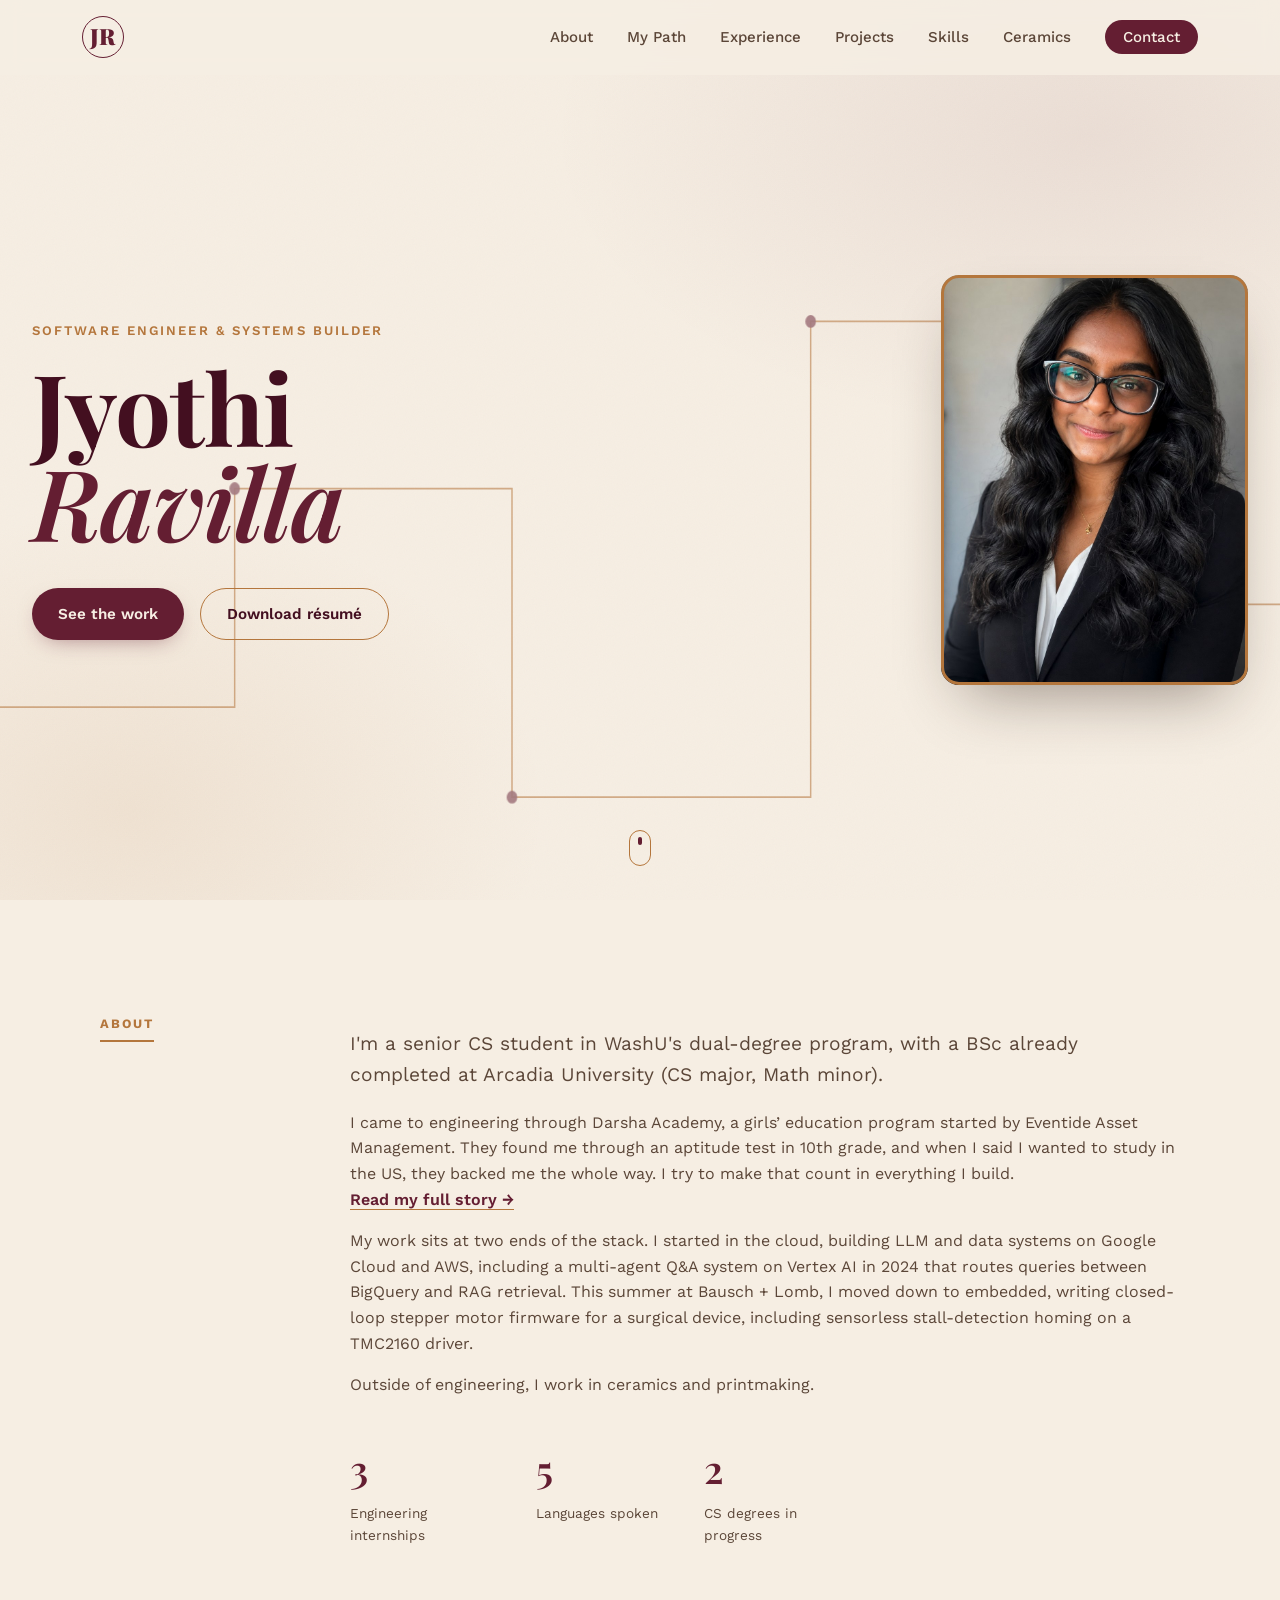
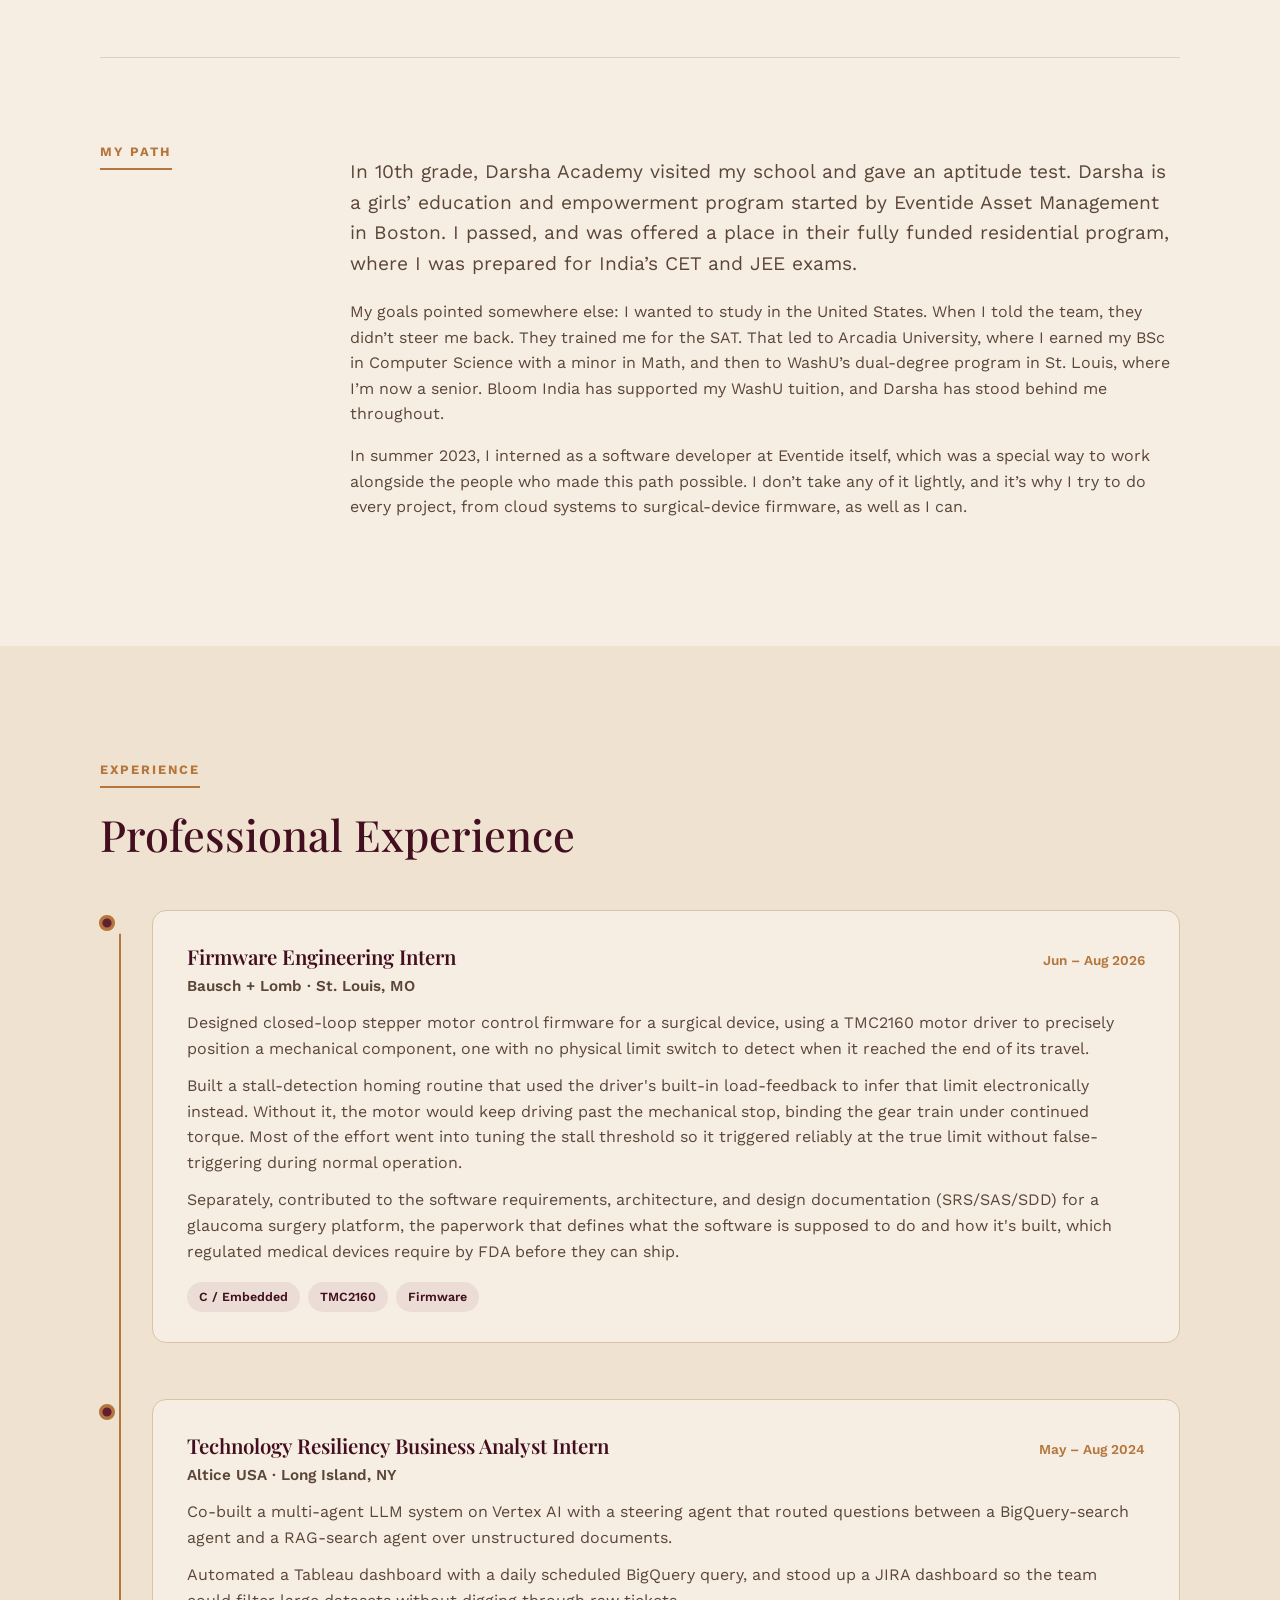
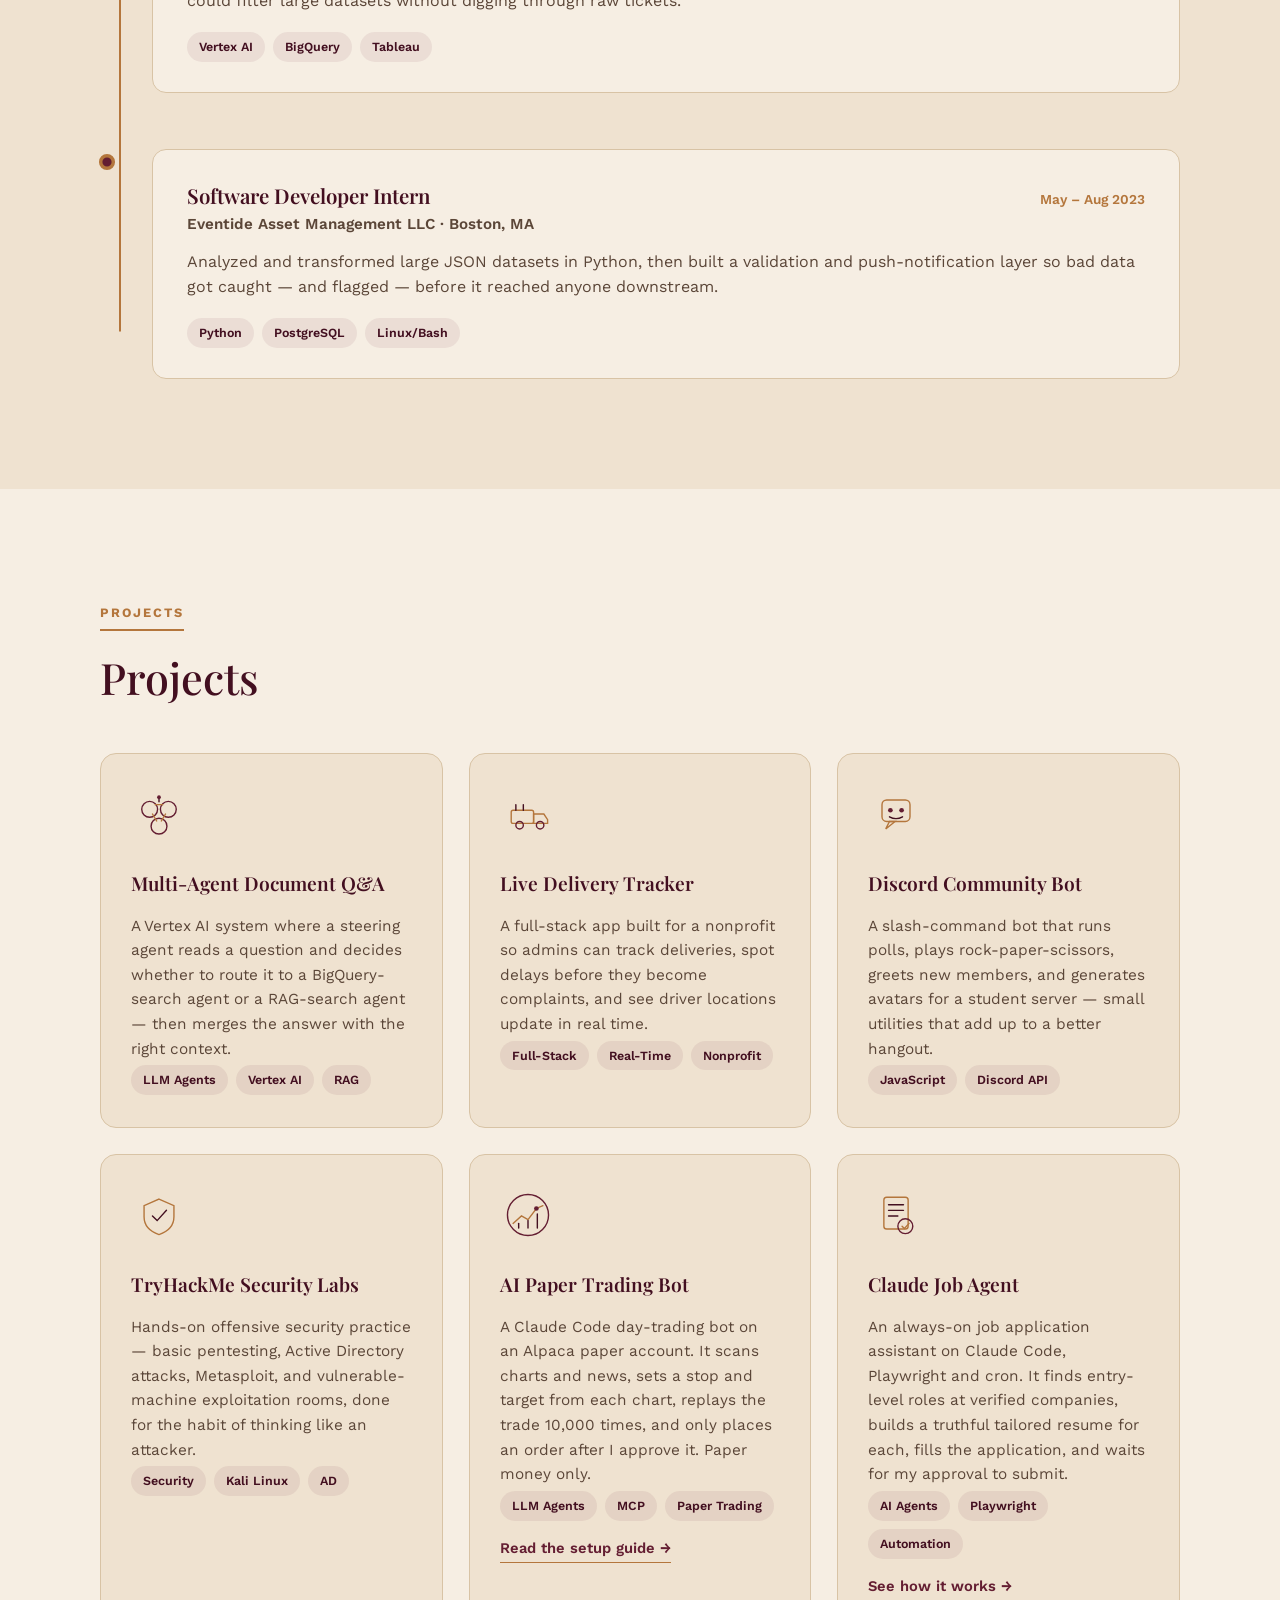
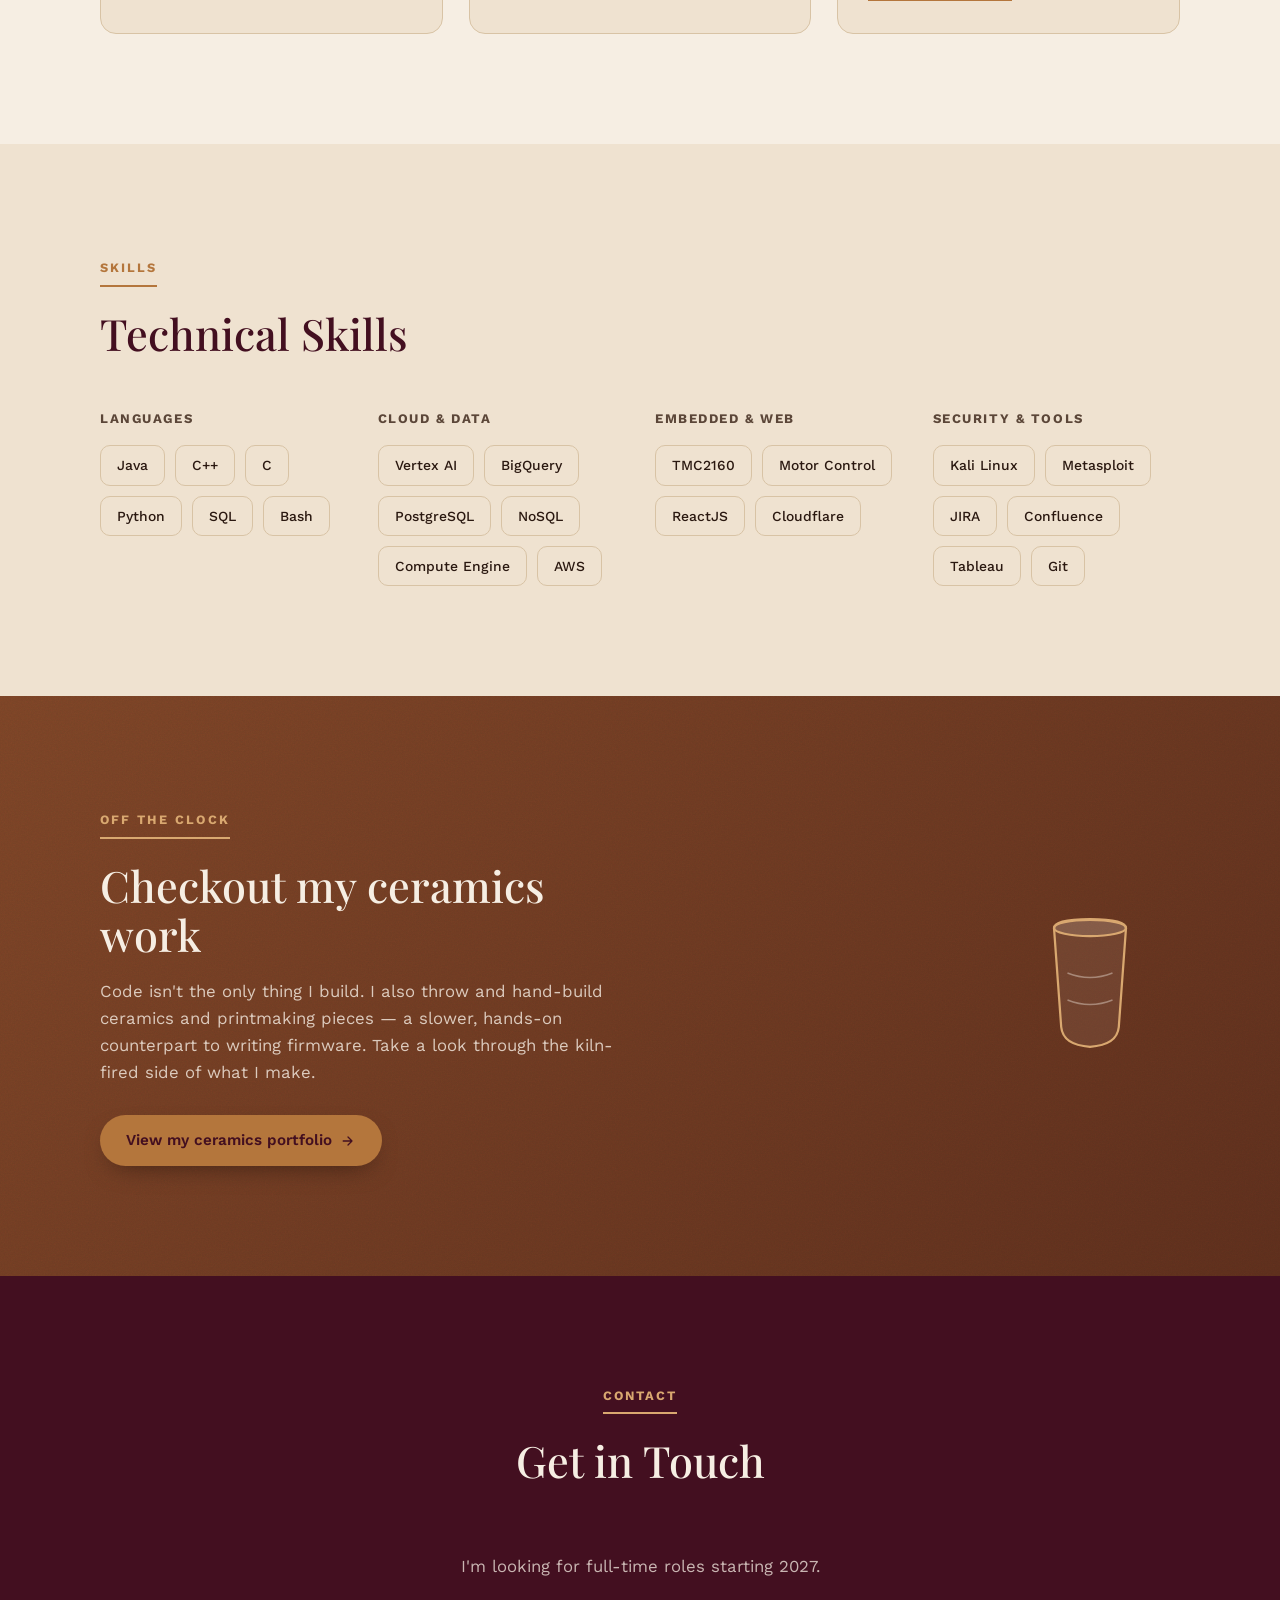
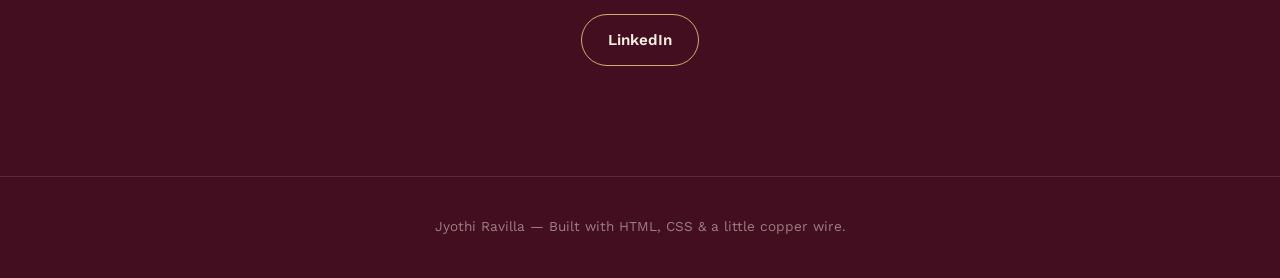
==== commit c44a1bf0: "Add My Path section and rewrite About intro Co-Authored-By: Claude Opus 5.5 <noreply@anthropic.com>" ====
--- a/index.html
+++ b/index.html
@@ -23,6 +23,7 @@
             <a href="#top" class="nav-mark">JR</a>
             <ul class="nav-links">
                 <li><a href="#about">About</a></li>
+                <li><a href="#path">My Path</a></li>
                 <li><a href="#experience">Experience</a></li>
                 <li><a href="#projects">Projects</a></li>
                 <li><a href="#skills">Skills</a></li>
@@ -49,8 +50,6 @@
         <div class="hero-content">
             <p class="eyebrow reveal">Software Engineer &amp; Systems Builder</p>
             <h1 class="hero-name reveal">Jyothi<br><em>Ravilla</em></h1>
-            <p class="hero-tagline reveal">
-                I build things — in the cloud, in firmware, and lately, in clay.
             <div class="hero-actions reveal">
                 <a href="#projects" class="btn btn-primary">See the work</a>
                 <a href="assets/Jyothi_Ravilla_Resume.pdf" class="btn btn-ghost"
@@ -78,13 +77,25 @@
                 <div class="about-body reveal">
                     <p class="lede">
                         I'm a senior CS student in WashU's dual-degree program, with a BSc already completed at Arcadia
-                        University (CS major, Math minor). Most of what actually shapes my work happens outside class
-                        cloud computing is where I started, and firmware is the one I didn't see coming, I picked it up
-                        during my internship this summer and haven't put it down since.
+                        University (CS major, Math minor).
                     </p>
                     <p>
-                        Outside of code, I make ceramics. Different material, same instinct: build something, see if it
-                        holds.</p>
+                        I came to engineering through Darsha Academy, a girls&rsquo; education program started by
+                        Eventide Asset Management. They found me through an aptitude test in 10th grade, and when I said
+                        I wanted to study in the US, they backed me the whole way. I try to make that count in
+                        everything I build.
+                        <a href="#path" class="text-link">Read my full story &rarr;</a>
+                    </p>
+                    <p>
+                        My work sits at two ends of the stack. I started in the cloud, building LLM and data systems on
+                        Google Cloud and AWS, including a multi-agent Q&amp;A system on Vertex AI in 2024 that routes
+                        queries between BigQuery and RAG retrieval. This summer at Bausch + Lomb, I moved down to
+                        embedded, writing closed-loop stepper motor firmware for a surgical device, including
+                        sensorless stall-detection homing on a TMC2160 driver.
+                    </p>
+                    <p>
+                        Outside of engineering, I work in ceramics and printmaking.
+                    </p>
 
                     <div class="about-stats">
                         <div class="stat">
@@ -100,6 +111,36 @@
                             <span class="stat-label">CS degrees in progress</span>
                         </div>
                     </div>
+                </div>
+            </div>
+        </section>
+
+        <!-- MY PATH -->
+        <section id="path" class="section path-section">
+            <div class="section-inner about-grid">
+                <div class="about-label reveal">
+                    <span class="tag-eyebrow">My Path</span>
+                </div>
+                <div class="about-body reveal">
+                    <p class="lede">
+                        In 10th grade, Darsha Academy visited my school and gave an aptitude test. Darsha is a
+                        girls&rsquo; education and empowerment program started by Eventide Asset Management in Boston. I
+                        passed, and was offered a place in their fully funded residential program, where I was prepared
+                        for India&rsquo;s CET and JEE exams.
+                    </p>
+                    <p>
+                        My goals pointed somewhere else: I wanted to study in the United States. When I told the team,
+                        they didn&rsquo;t steer me back. They trained me for the SAT. That led to Arcadia University,
+                        where I earned my BSc in Computer Science with a minor in Math, and then to WashU&rsquo;s
+                        dual-degree program in St. Louis, where I&rsquo;m now a senior. Bloom India has supported my
+                        WashU tuition, and Darsha has stood behind me throughout.
+                    </p>
+                    <p>
+                        In summer 2023, I interned as a software developer at Eventide itself, which was a special way
+                        to work alongside the people who made this path possible. I don&rsquo;t take any of it lightly,
+                        and it&rsquo;s why I try to do every project, from cloud systems to surgical-device firmware, as
+                        well as I can.
+                    </p>
                 </div>
             </div>
         </section>
--- a/style.css
+++ b/style.css
@@ -533,6 +533,27 @@
 .about-body strong {
     color: var(--wine);
 }
+
+.text-link {
+    color: var(--wine);
+    font-weight: 600;
+    white-space: nowrap;
+    border-bottom: 1px solid var(--copper);
+    transition: color .2s;
+}
+
+    .text-link:hover {
+        color: var(--copper);
+    }
+
+.path-section {
+    padding-top: 0;
+}
+
+    .path-section .section-inner {
+        border-top: 1px solid rgba(100, 30, 50, .15);
+        padding-top: 80px;
+    }
 
 .about-stats {
     display: flex;
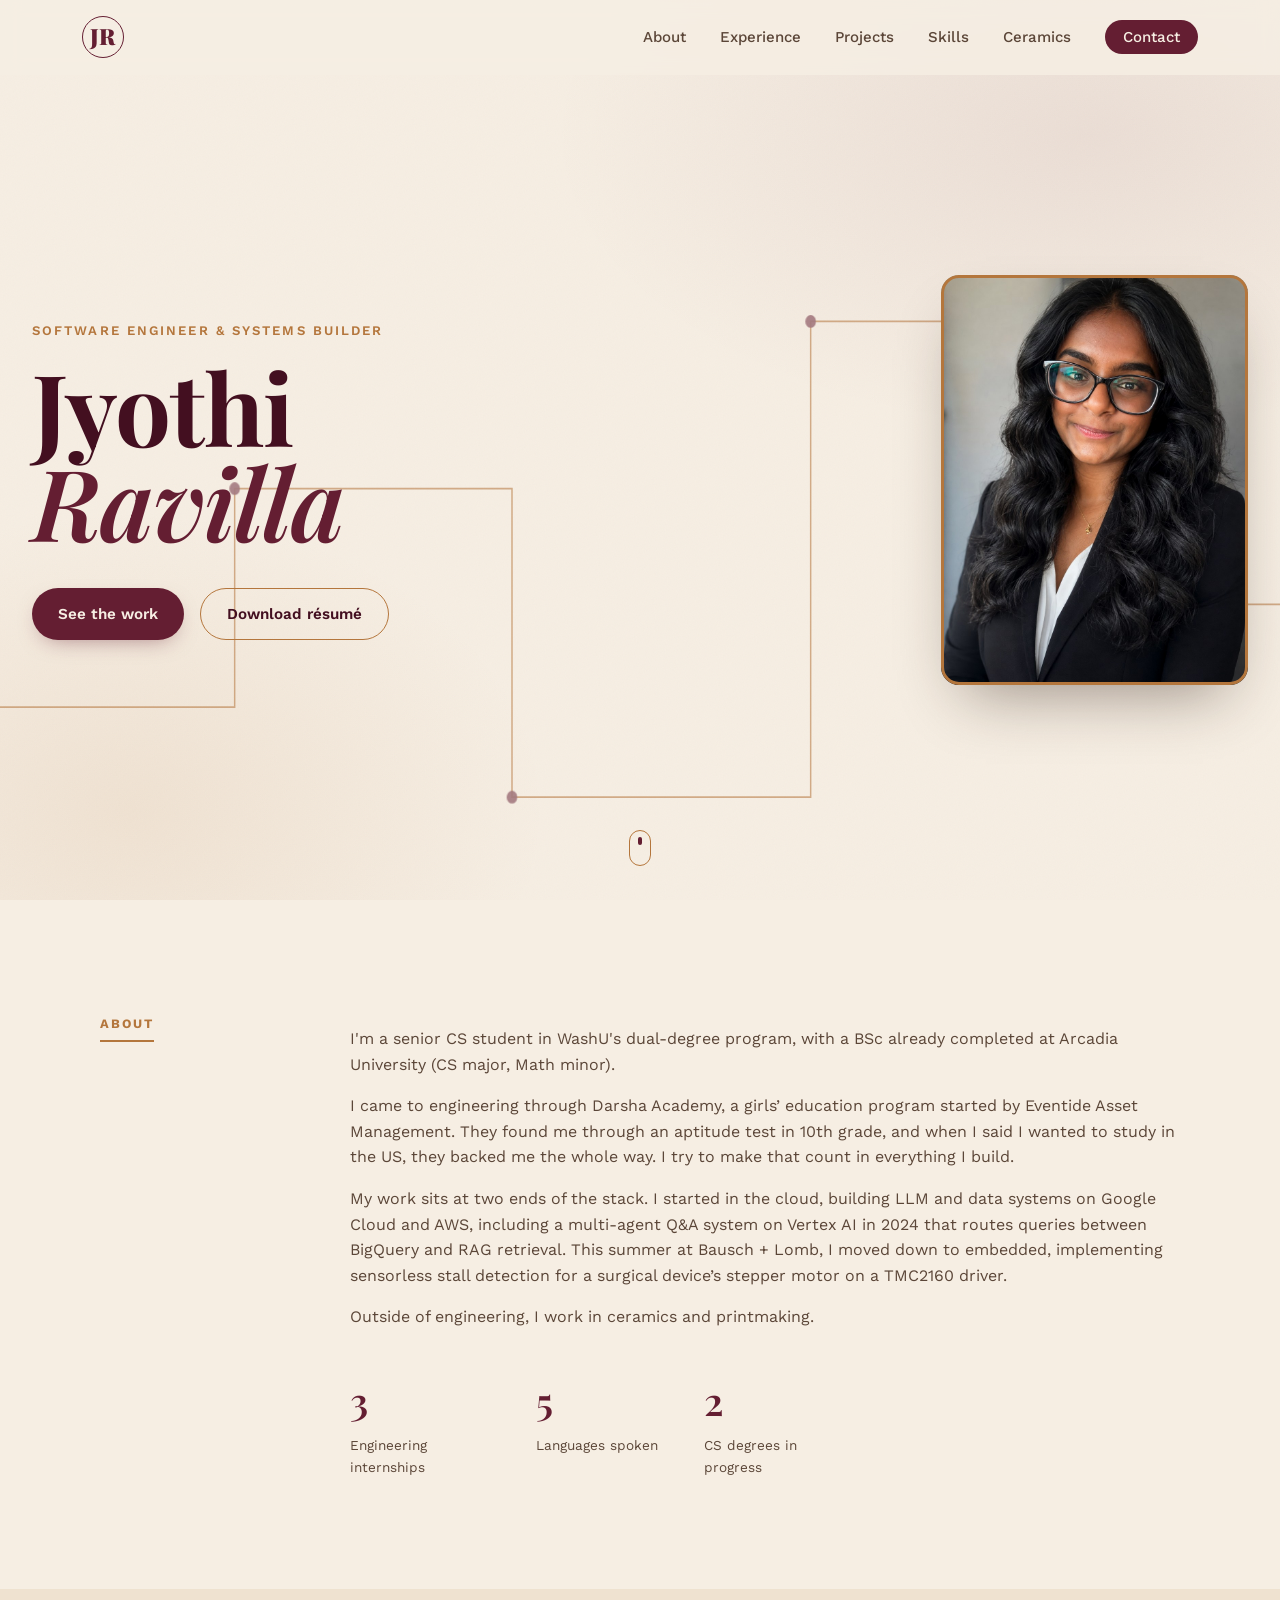
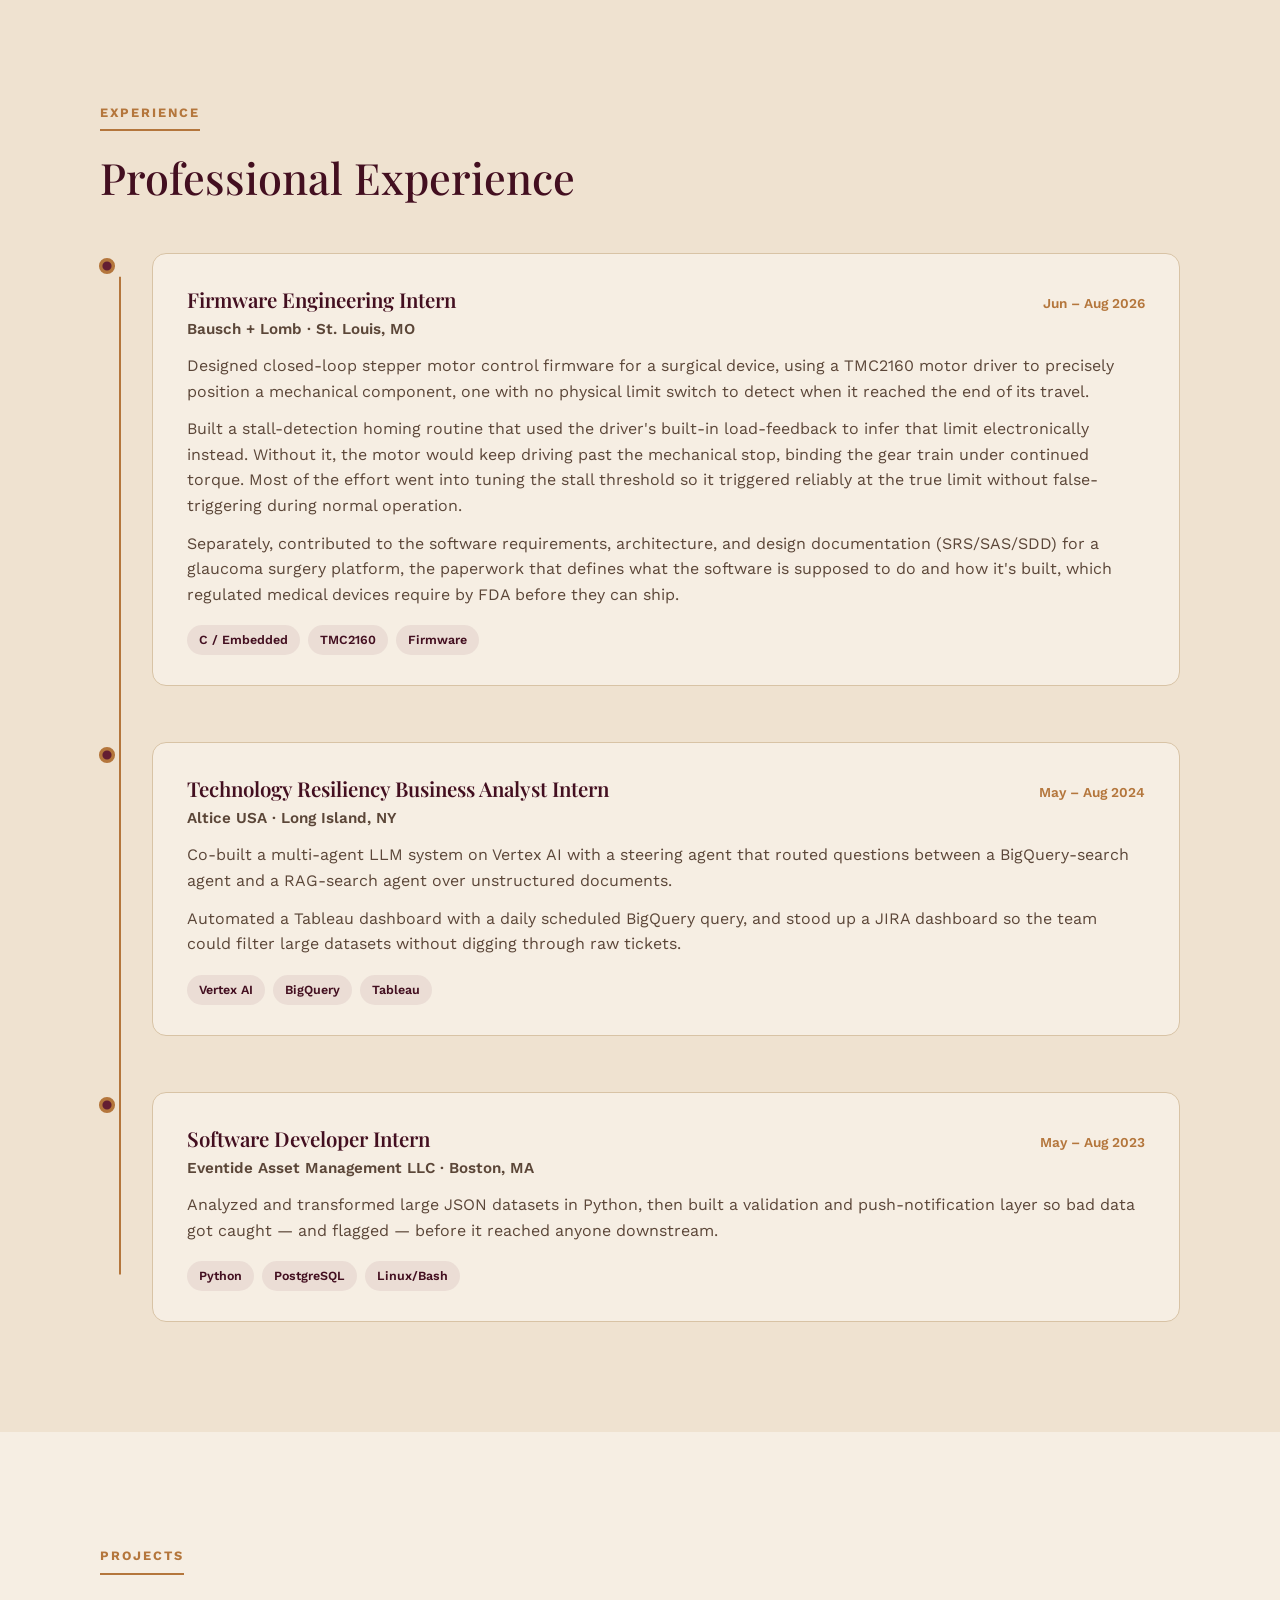
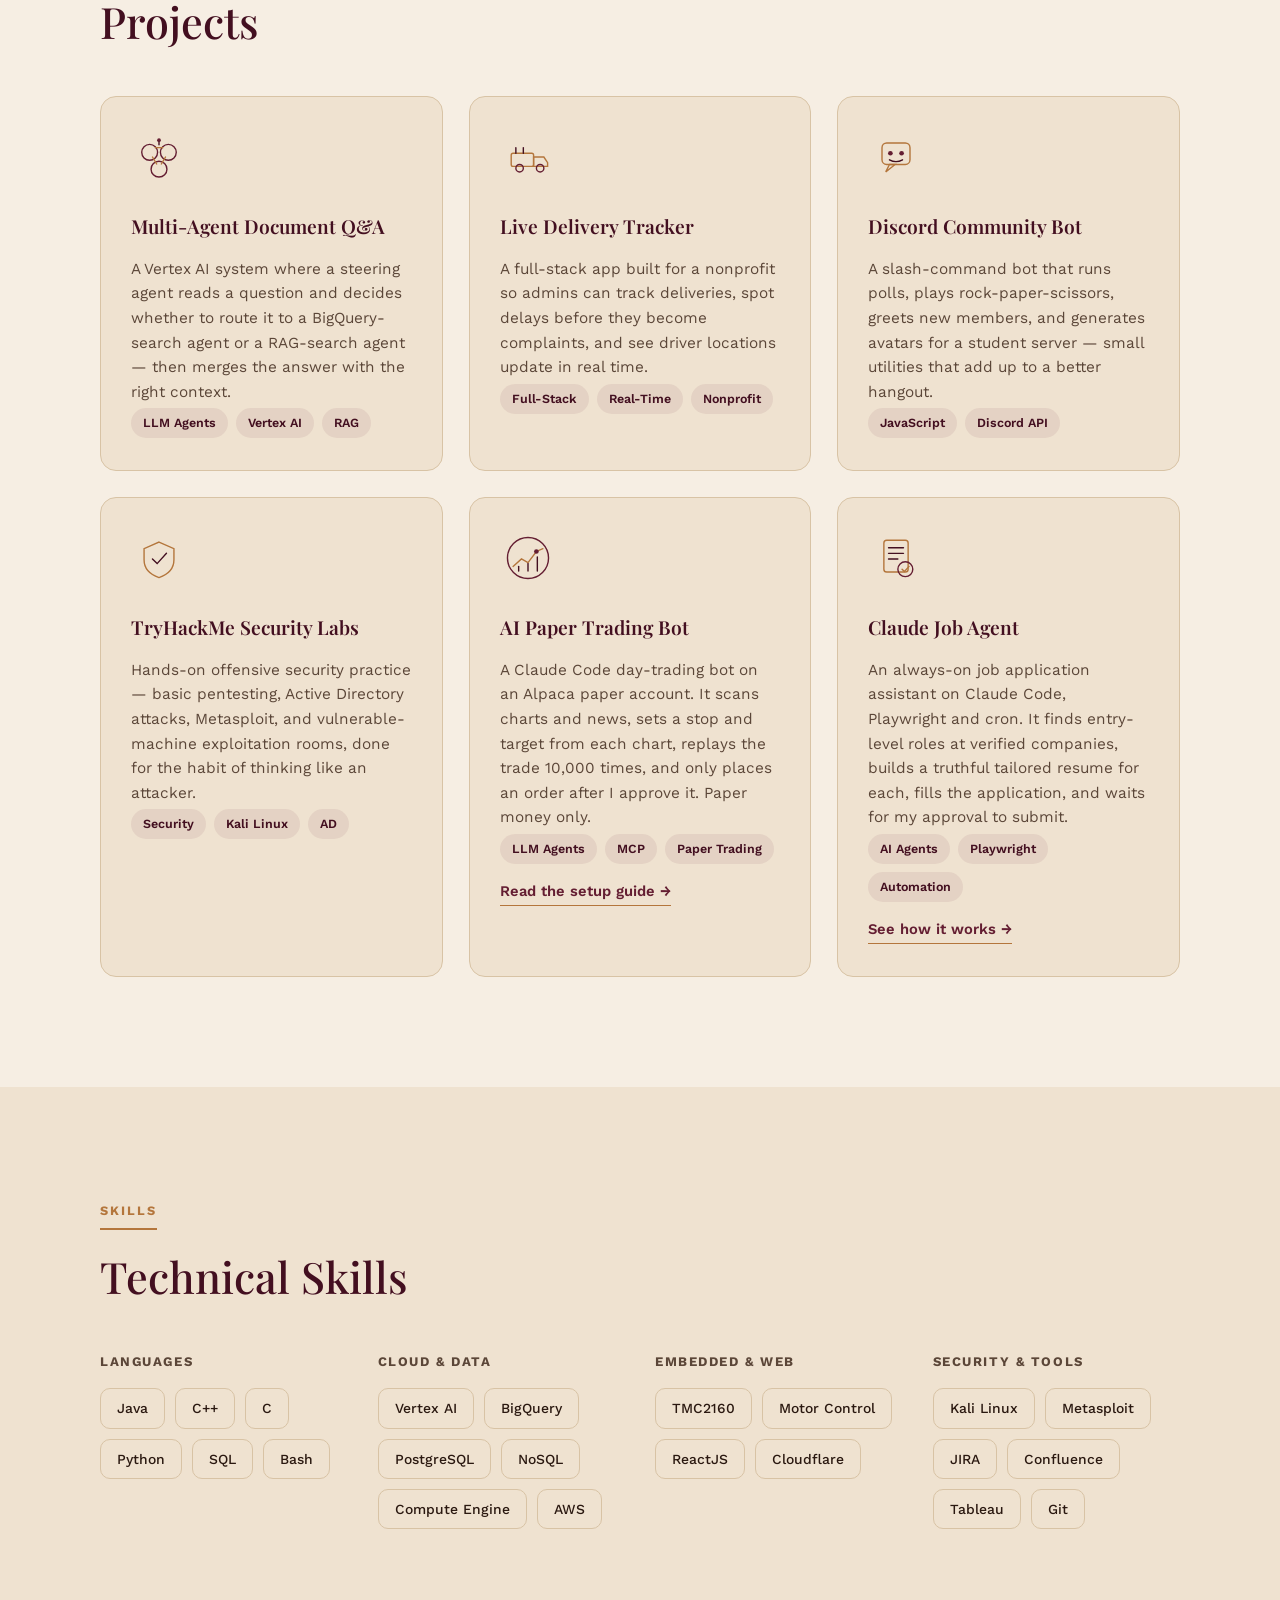
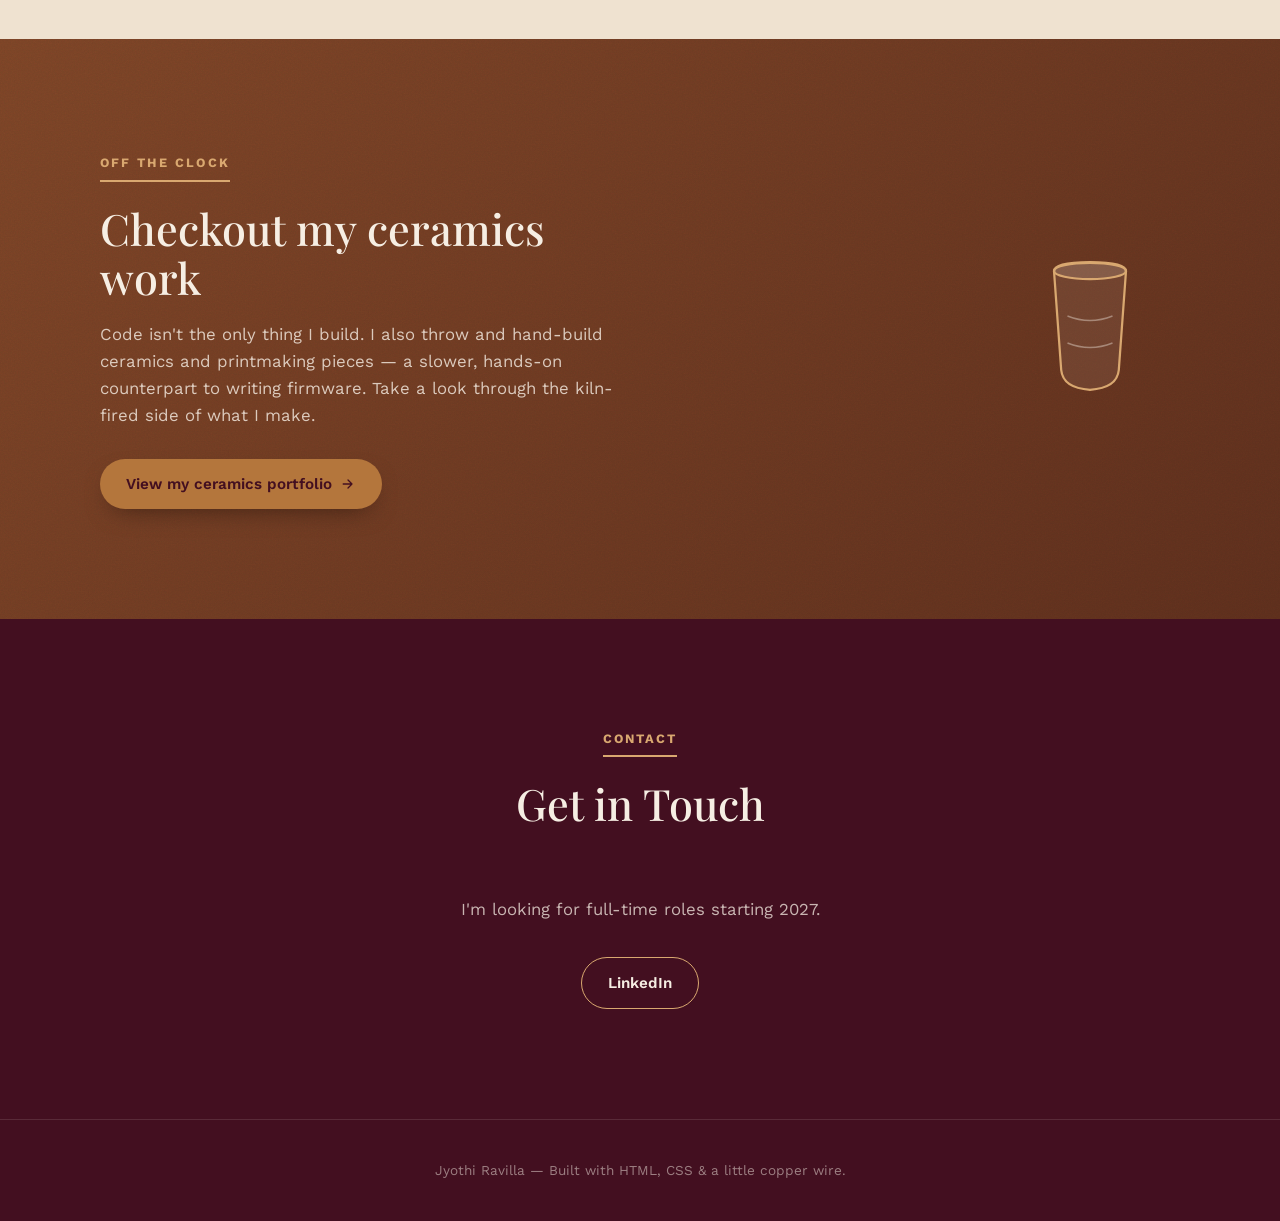
==== commit dfc15215: "Simplify About section and remove My Path Co-Authored-By: Claude Opus 5.5 <noreply@anthropic.com>" ====
--- a/index.html
+++ b/index.html
@@ -23,7 +23,6 @@
             <a href="#top" class="nav-mark">JR</a>
             <ul class="nav-links">
                 <li><a href="#about">About</a></li>
-                <li><a href="#path">My Path</a></li>
                 <li><a href="#experience">Experience</a></li>
                 <li><a href="#projects">Projects</a></li>
                 <li><a href="#skills">Skills</a></li>
@@ -75,7 +74,7 @@
                     <span class="tag-eyebrow">About</span>
                 </div>
                 <div class="about-body reveal">
-                    <p class="lede">
+                    <p>
                         I'm a senior CS student in WashU's dual-degree program, with a BSc already completed at Arcadia
                         University (CS major, Math minor).
                     </p>
@@ -84,14 +83,13 @@
                         Eventide Asset Management. They found me through an aptitude test in 10th grade, and when I said
                         I wanted to study in the US, they backed me the whole way. I try to make that count in
                         everything I build.
-                        <a href="#path" class="text-link">Read my full story &rarr;</a>
                     </p>
                     <p>
                         My work sits at two ends of the stack. I started in the cloud, building LLM and data systems on
                         Google Cloud and AWS, including a multi-agent Q&amp;A system on Vertex AI in 2024 that routes
                         queries between BigQuery and RAG retrieval. This summer at Bausch + Lomb, I moved down to
-                        embedded, writing closed-loop stepper motor firmware for a surgical device, including
-                        sensorless stall-detection homing on a TMC2160 driver.
+                        embedded, implementing sensorless stall detection for a surgical device&rsquo;s stepper motor
+                        on a TMC2160 driver.
                     </p>
                     <p>
                         Outside of engineering, I work in ceramics and printmaking.
@@ -111,36 +109,6 @@
                             <span class="stat-label">CS degrees in progress</span>
                         </div>
                     </div>
-                </div>
-            </div>
-        </section>
-
-        <!-- MY PATH -->
-        <section id="path" class="section path-section">
-            <div class="section-inner about-grid">
-                <div class="about-label reveal">
-                    <span class="tag-eyebrow">My Path</span>
-                </div>
-                <div class="about-body reveal">
-                    <p class="lede">
-                        In 10th grade, Darsha Academy visited my school and gave an aptitude test. Darsha is a
-                        girls&rsquo; education and empowerment program started by Eventide Asset Management in Boston. I
-                        passed, and was offered a place in their fully funded residential program, where I was prepared
-                        for India&rsquo;s CET and JEE exams.
-                    </p>
-                    <p>
-                        My goals pointed somewhere else: I wanted to study in the United States. When I told the team,
-                        they didn&rsquo;t steer me back. They trained me for the SAT. That led to Arcadia University,
-                        where I earned my BSc in Computer Science with a minor in Math, and then to WashU&rsquo;s
-                        dual-degree program in St. Louis, where I&rsquo;m now a senior. Bloom India has supported my
-                        WashU tuition, and Darsha has stood behind me throughout.
-                    </p>
-                    <p>
-                        In summer 2023, I interned as a software developer at Eventide itself, which was a special way
-                        to work alongside the people who made this path possible. I don&rsquo;t take any of it lightly,
-                        and it&rsquo;s why I try to do every project, from cloud systems to surgical-device firmware, as
-                        well as I can.
-                    </p>
                 </div>
             </div>
         </section>
--- a/style.css
+++ b/style.css
@@ -533,27 +533,6 @@
 .about-body strong {
     color: var(--wine);
 }
-
-.text-link {
-    color: var(--wine);
-    font-weight: 600;
-    white-space: nowrap;
-    border-bottom: 1px solid var(--copper);
-    transition: color .2s;
-}
-
-    .text-link:hover {
-        color: var(--copper);
-    }
-
-.path-section {
-    padding-top: 0;
-}
-
-    .path-section .section-inner {
-        border-top: 1px solid rgba(100, 30, 50, .15);
-        padding-top: 80px;
-    }
 
 .about-stats {
     display: flex;
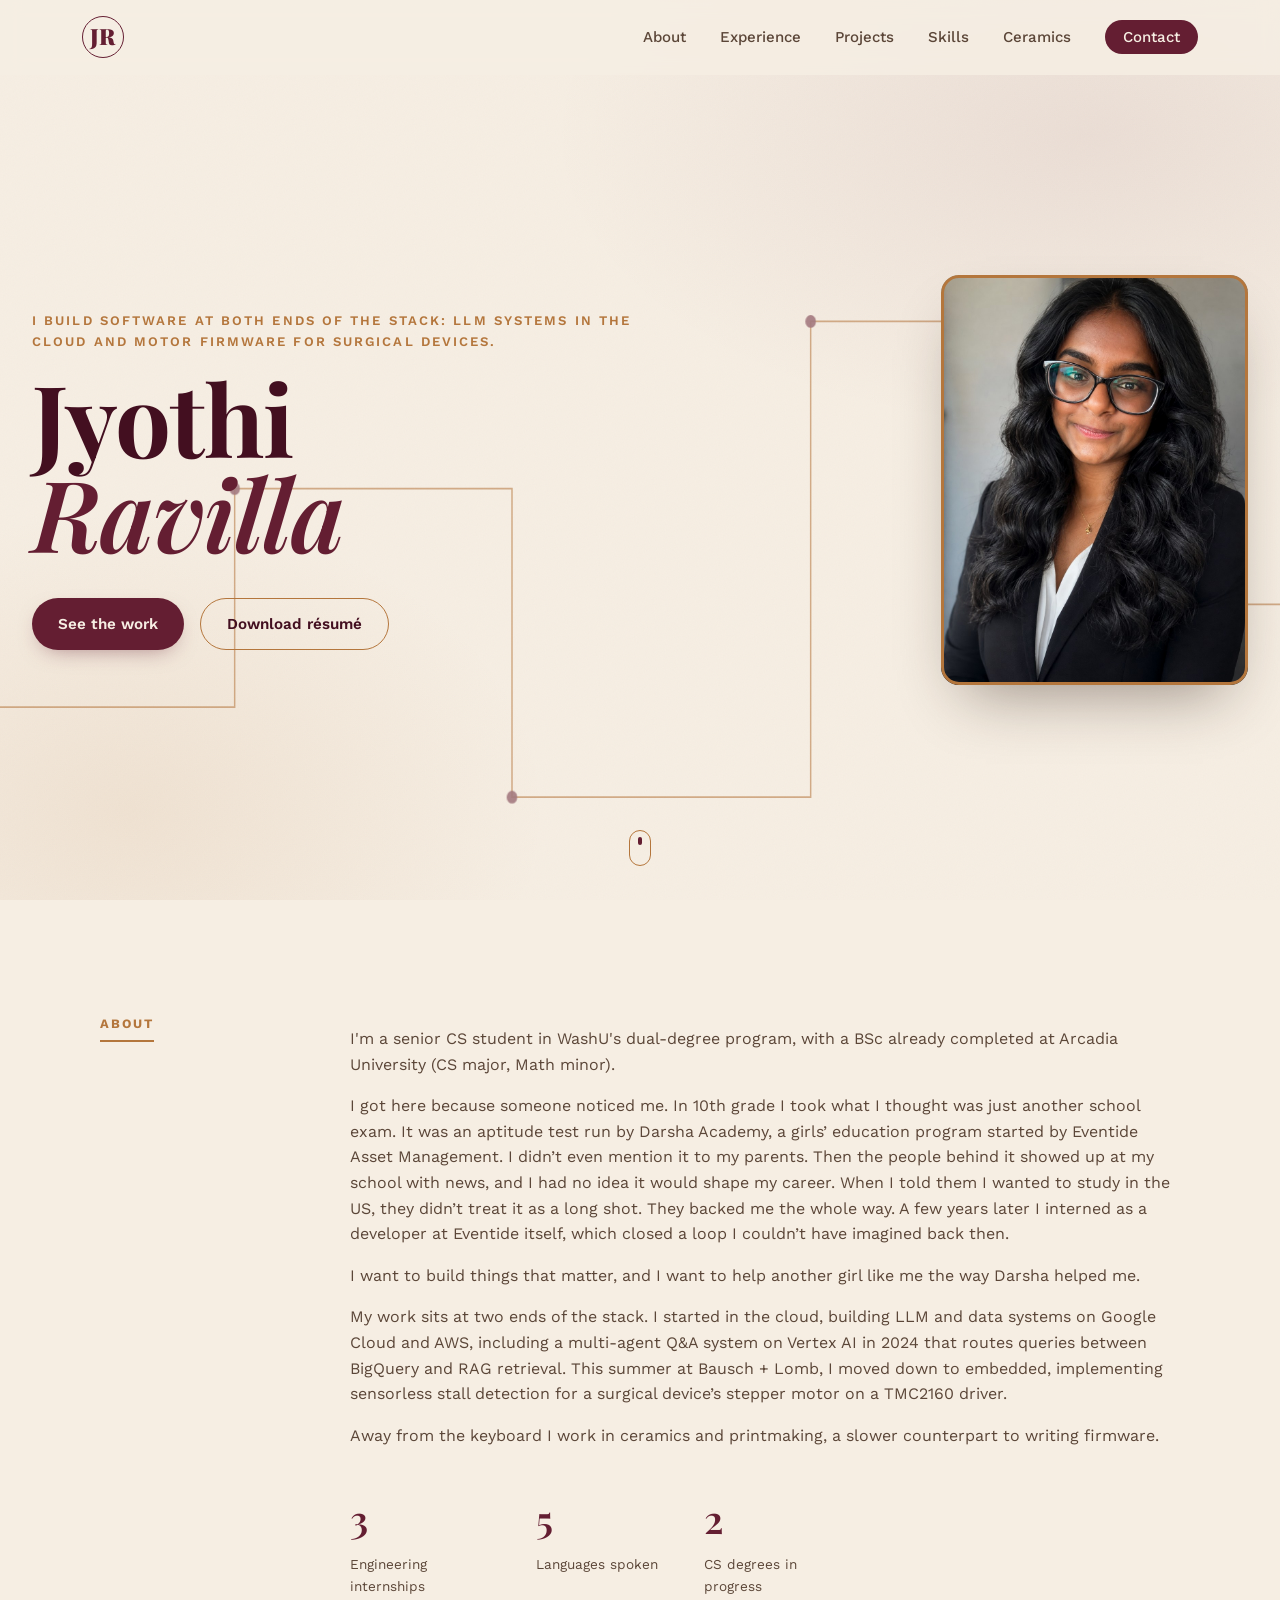
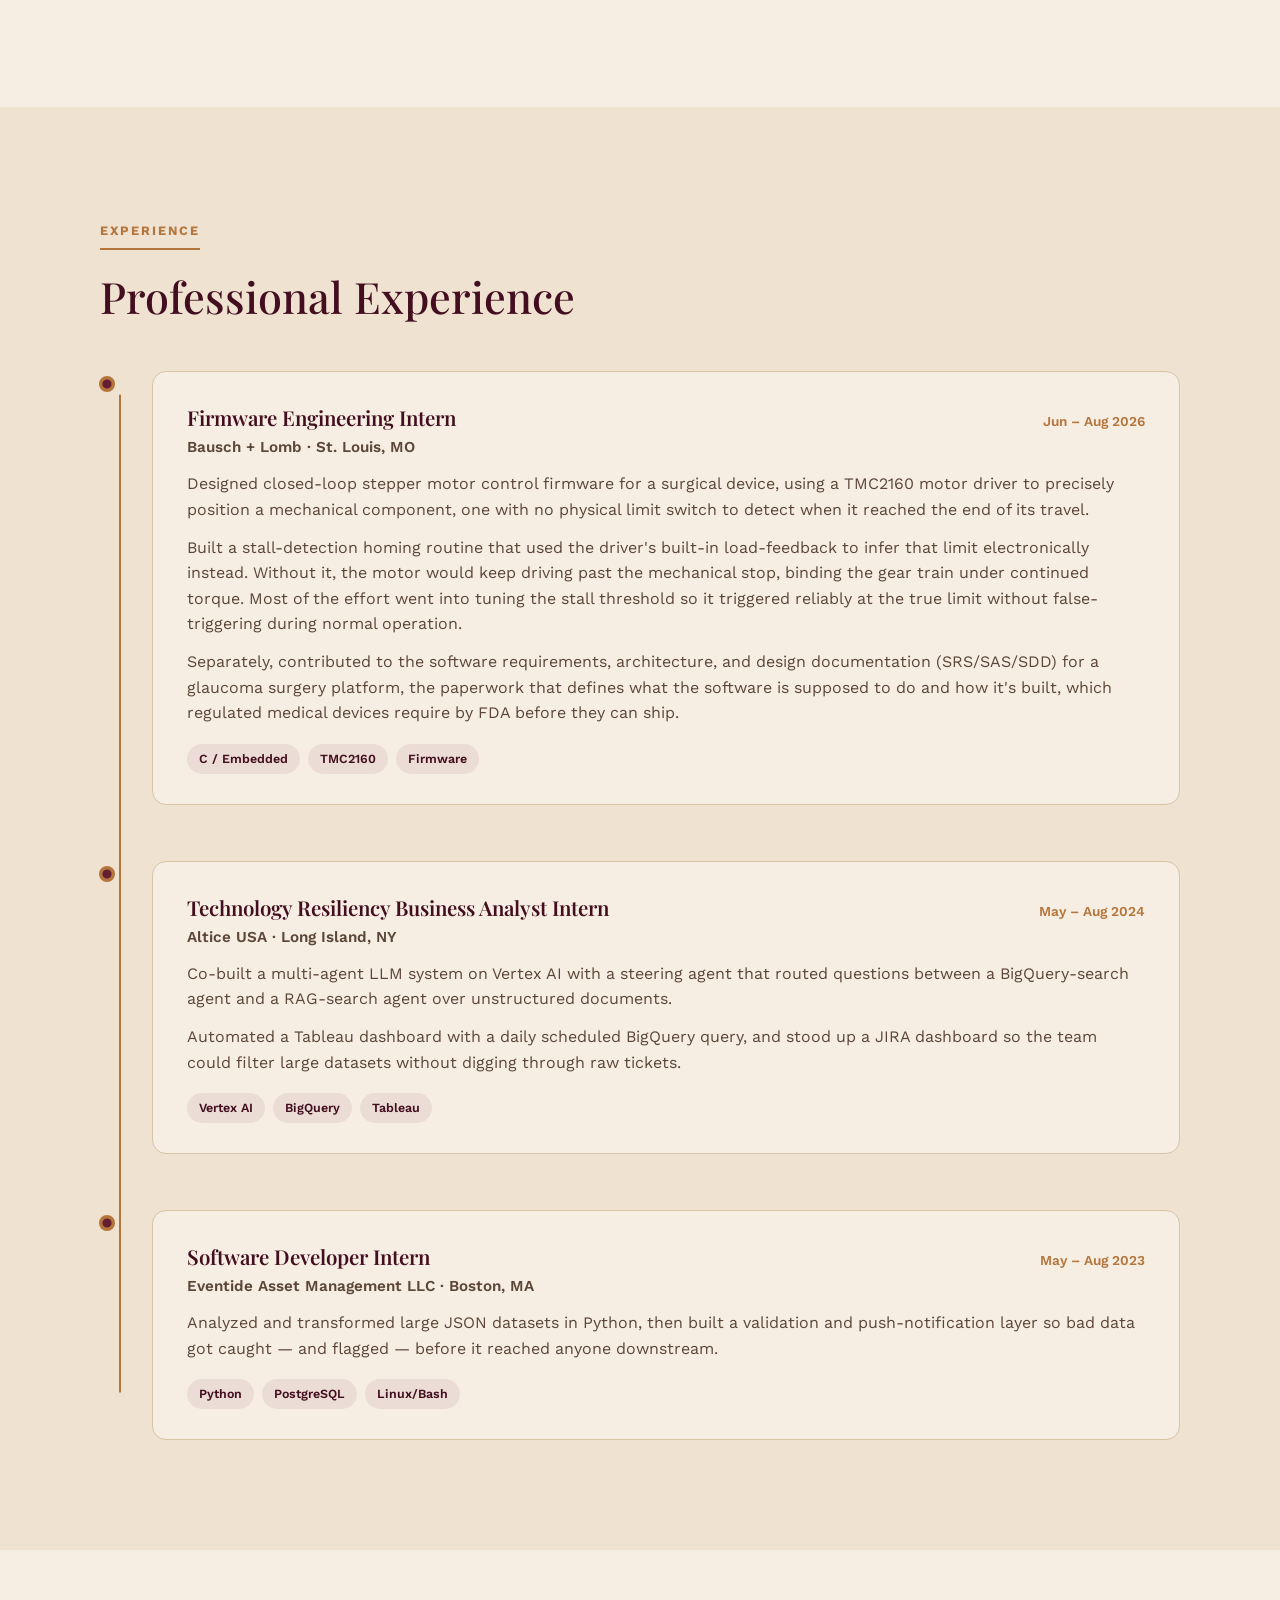
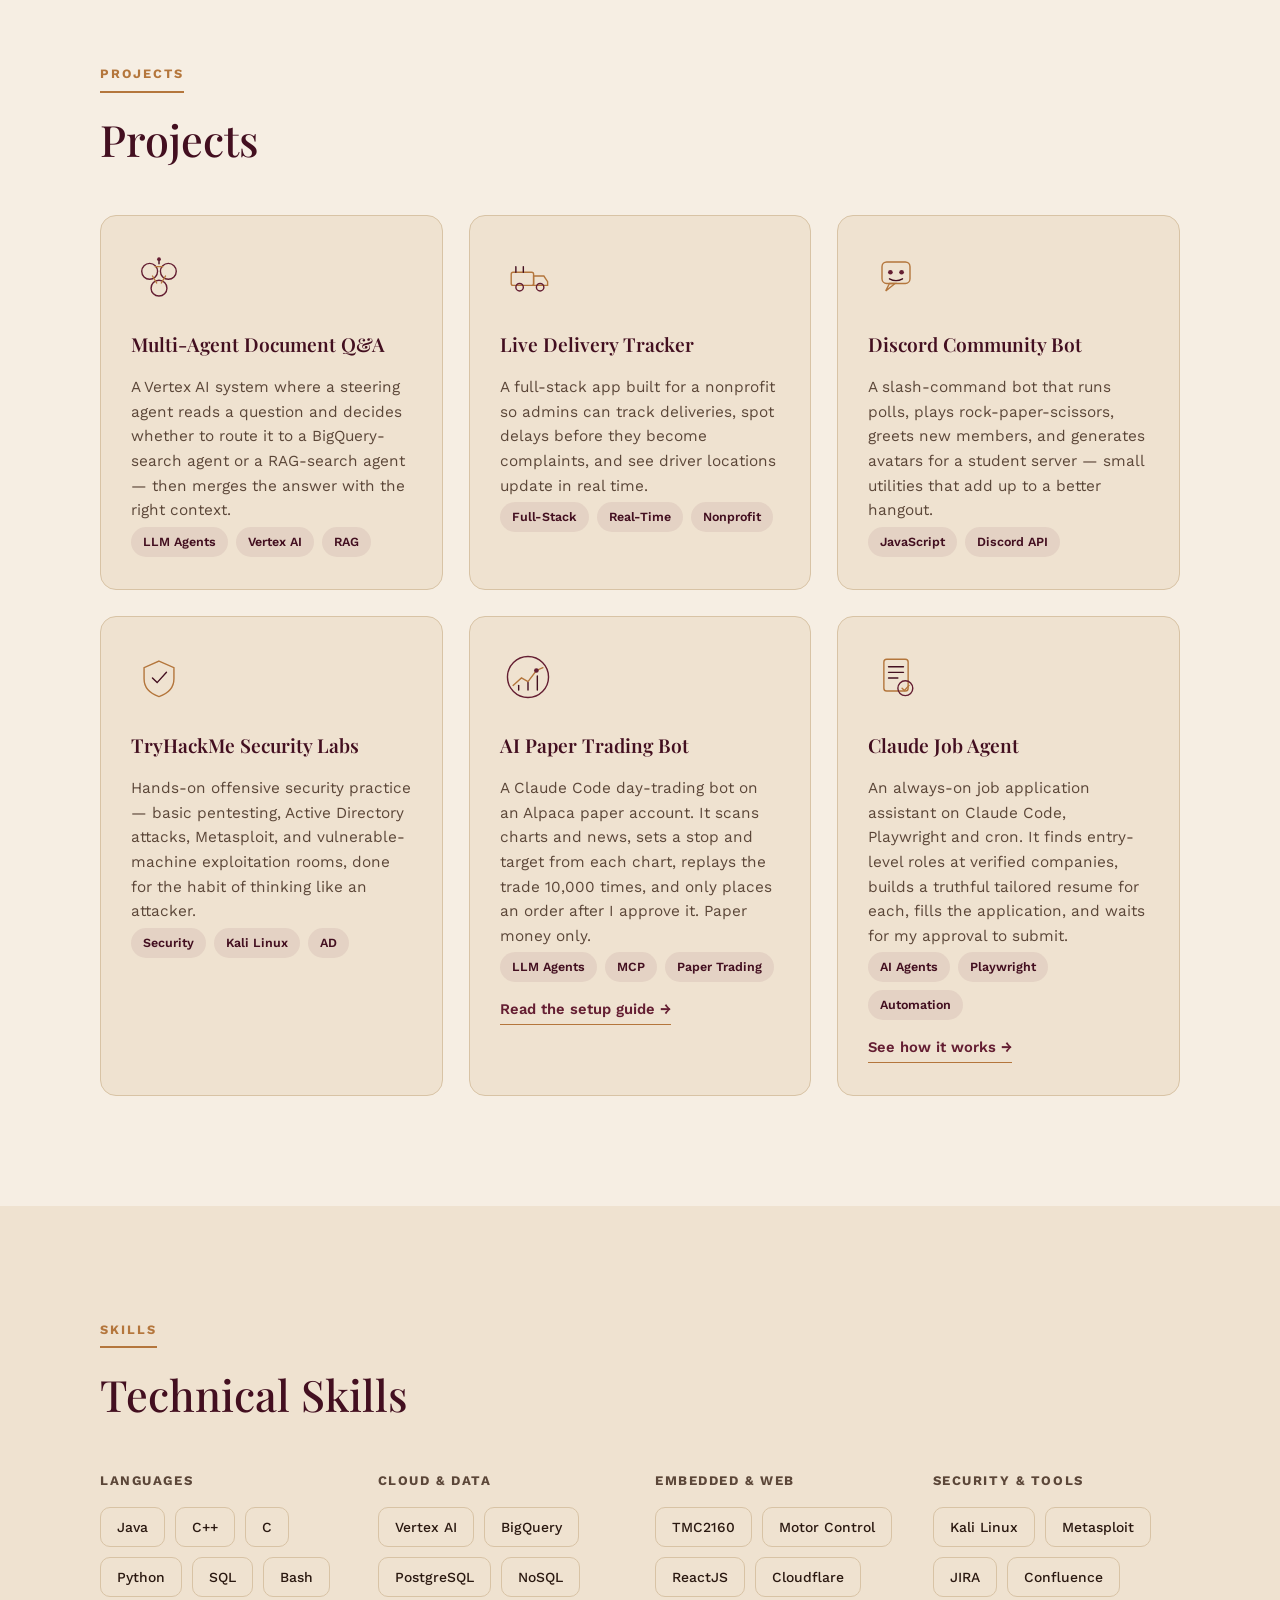
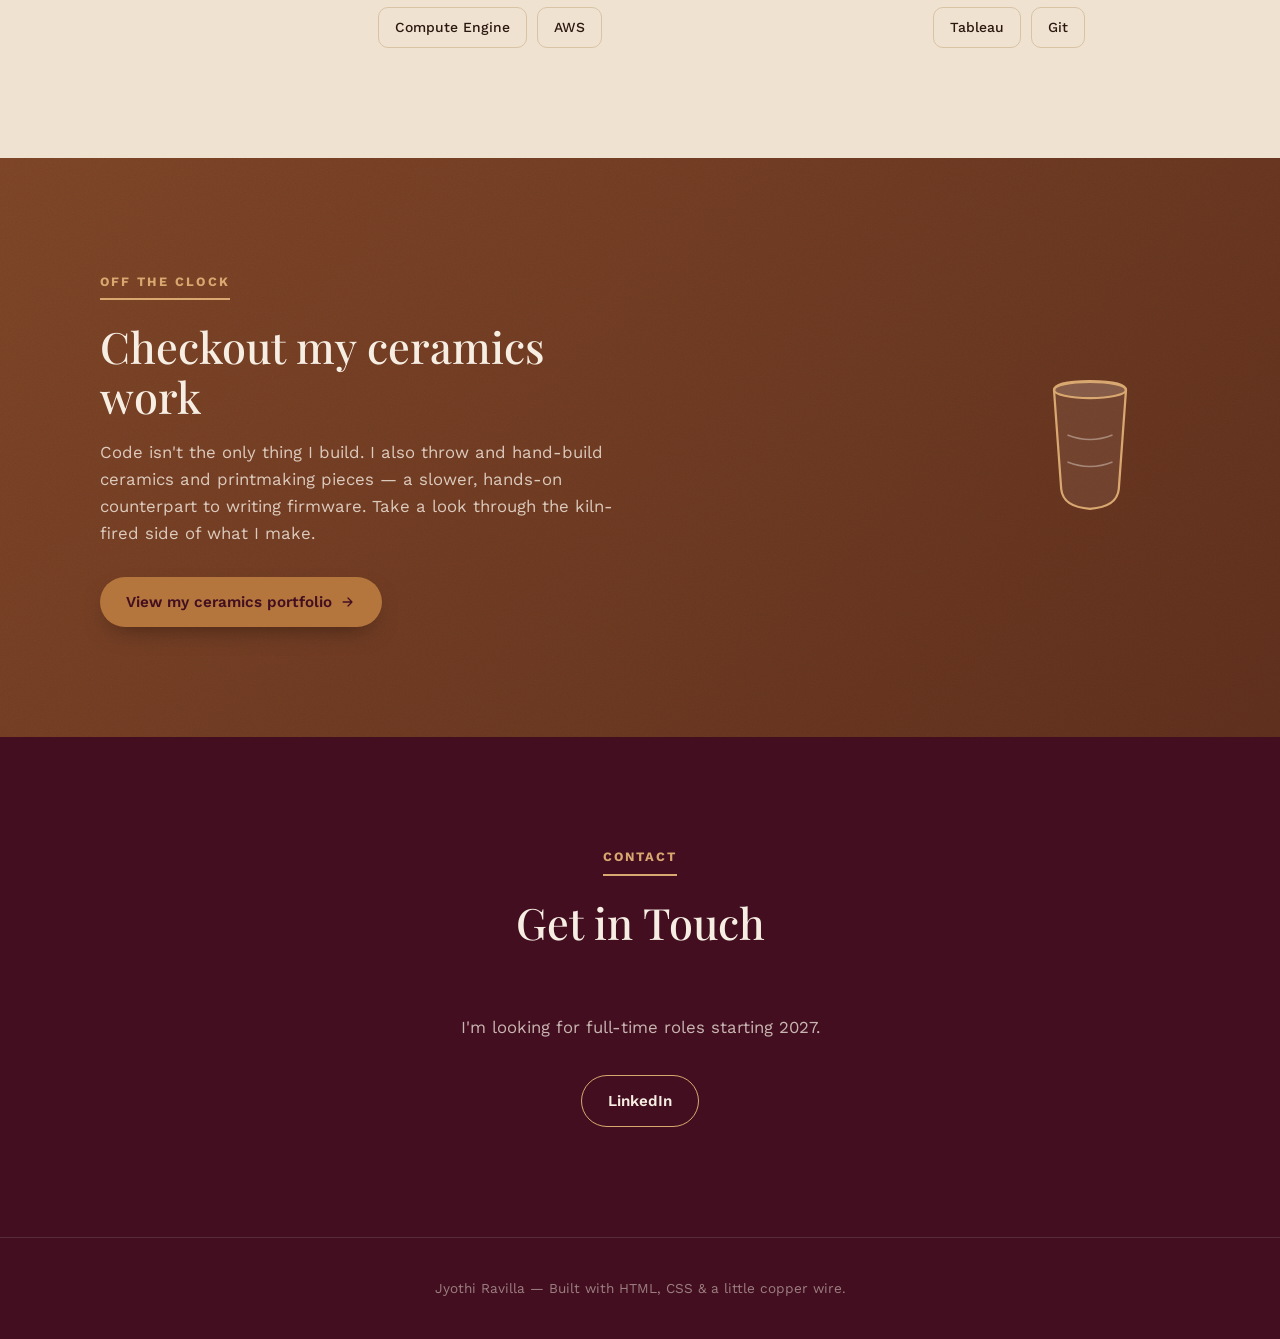
==== commit 73754b0b: "Revise personal narrative in index.html Updated personal description and background information in t" ====
--- a/index.html
+++ b/index.html
@@ -47,7 +47,7 @@
         </svg>
 
         <div class="hero-content">
-            <p class="eyebrow reveal">Software Engineer &amp; Systems Builder</p>
+            <p class="eyebrow reveal">I build software at both ends of the stack: LLM systems in the cloud and motor firmware for surgical devices.</p>
             <h1 class="hero-name reveal">Jyothi<br><em>Ravilla</em></h1>
             <div class="hero-actions reveal">
                 <a href="#projects" class="btn btn-primary">See the work</a>
@@ -79,10 +79,17 @@
                         University (CS major, Math minor).
                     </p>
                     <p>
-                        I came to engineering through Darsha Academy, a girls&rsquo; education program started by
-                        Eventide Asset Management. They found me through an aptitude test in 10th grade, and when I said
-                        I wanted to study in the US, they backed me the whole way. I try to make that count in
-                        everything I build.
+                        I got here because someone noticed me. In 10th grade I took what I thought was just another
+                        school exam. It was an aptitude test run by Darsha Academy, a girls&rsquo; education program
+                        started by Eventide Asset Management. I didn&rsquo;t even mention it to my parents. Then the
+                        people behind it showed up at my school with news, and I had no idea it would shape my career.
+                        When I told them I wanted to study in the US, they didn&rsquo;t treat it as a long shot. They
+                        backed me the whole way. A few years later I interned as a developer at Eventide itself, which
+                        closed a loop I couldn&rsquo;t have imagined back then.
+                    </p>
+                    <p>
+                        I want to build things that matter, and I want to help another girl like me the way Darsha
+                        helped me.
                     </p>
                     <p>
                         My work sits at two ends of the stack. I started in the cloud, building LLM and data systems on
@@ -92,7 +99,8 @@
                         on a TMC2160 driver.
                     </p>
                     <p>
-                        Outside of engineering, I work in ceramics and printmaking.
+                        Away from the keyboard I work in ceramics and printmaking, a slower counterpart to writing
+                        firmware.
                     </p>
 
                     <div class="about-stats">
@@ -486,4 +494,4 @@
     <script src="script.js"></script>
 </body>
 
-</html>+</html>
